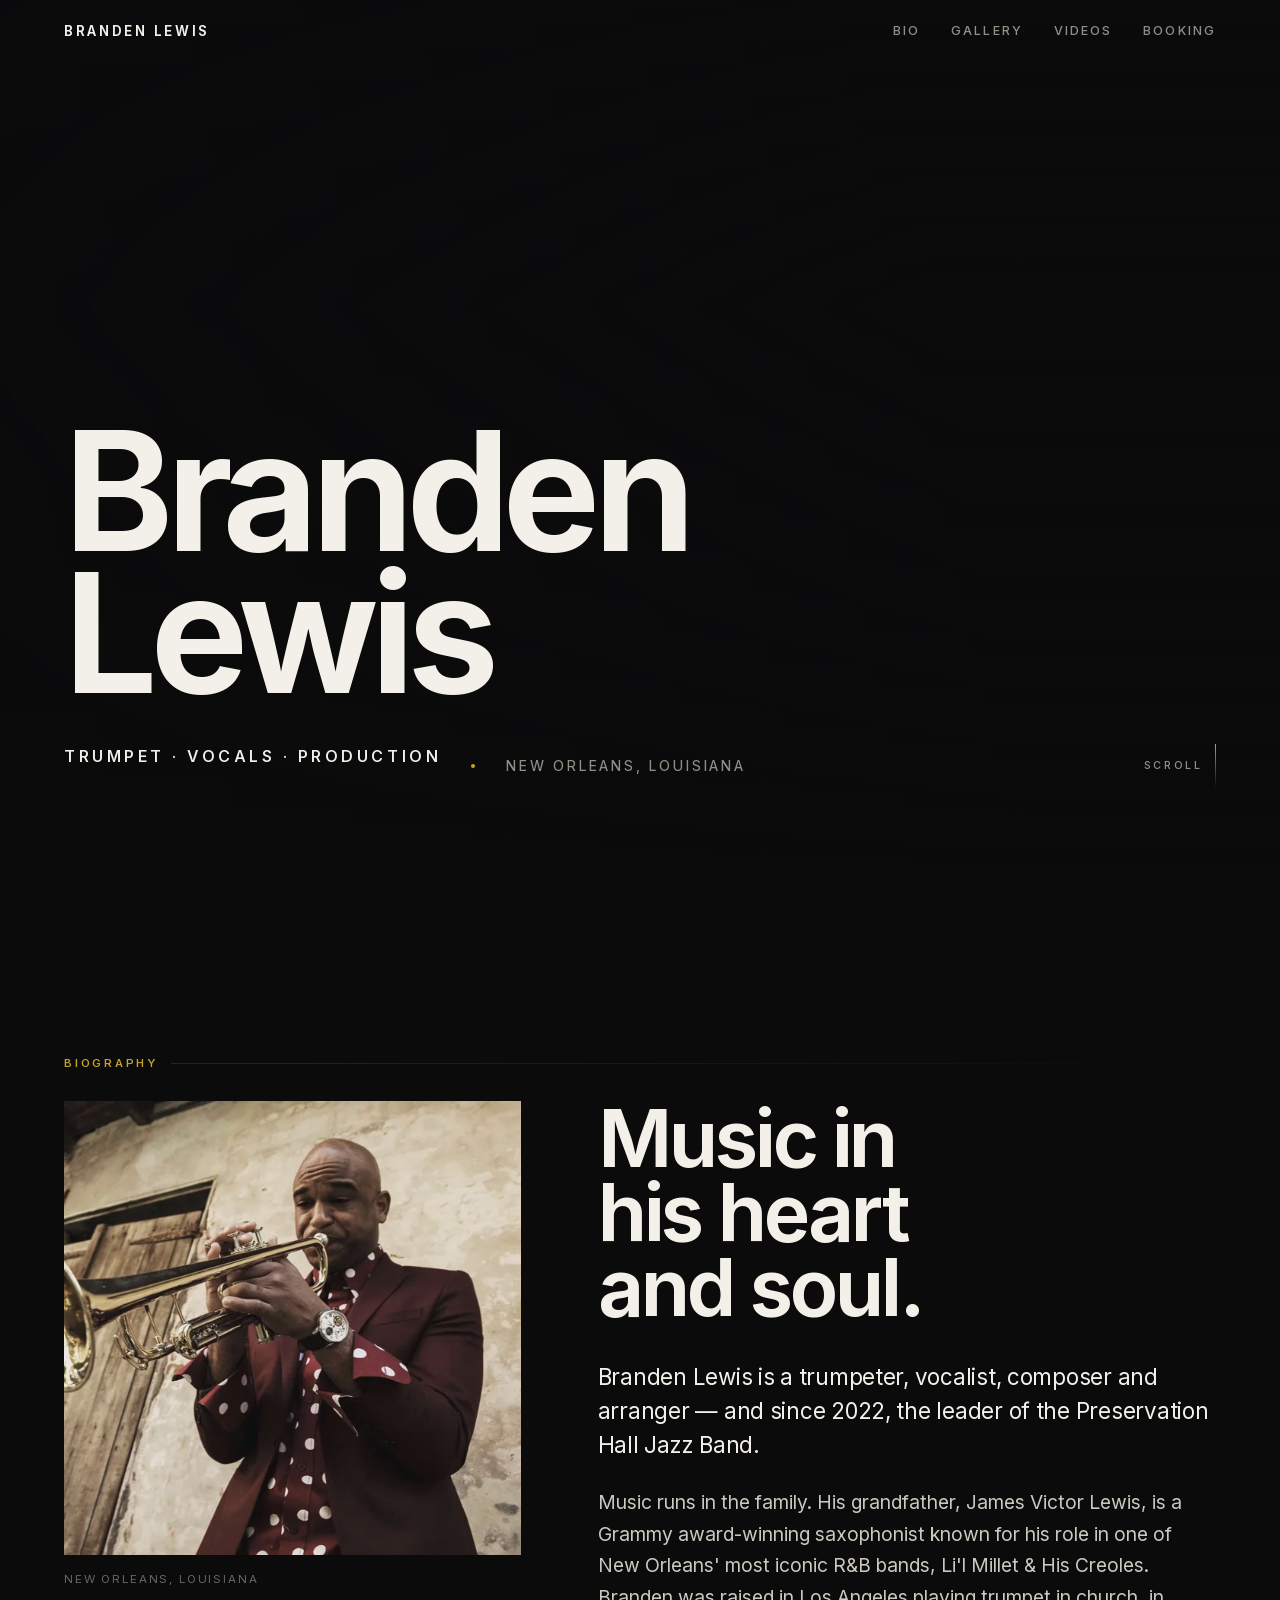
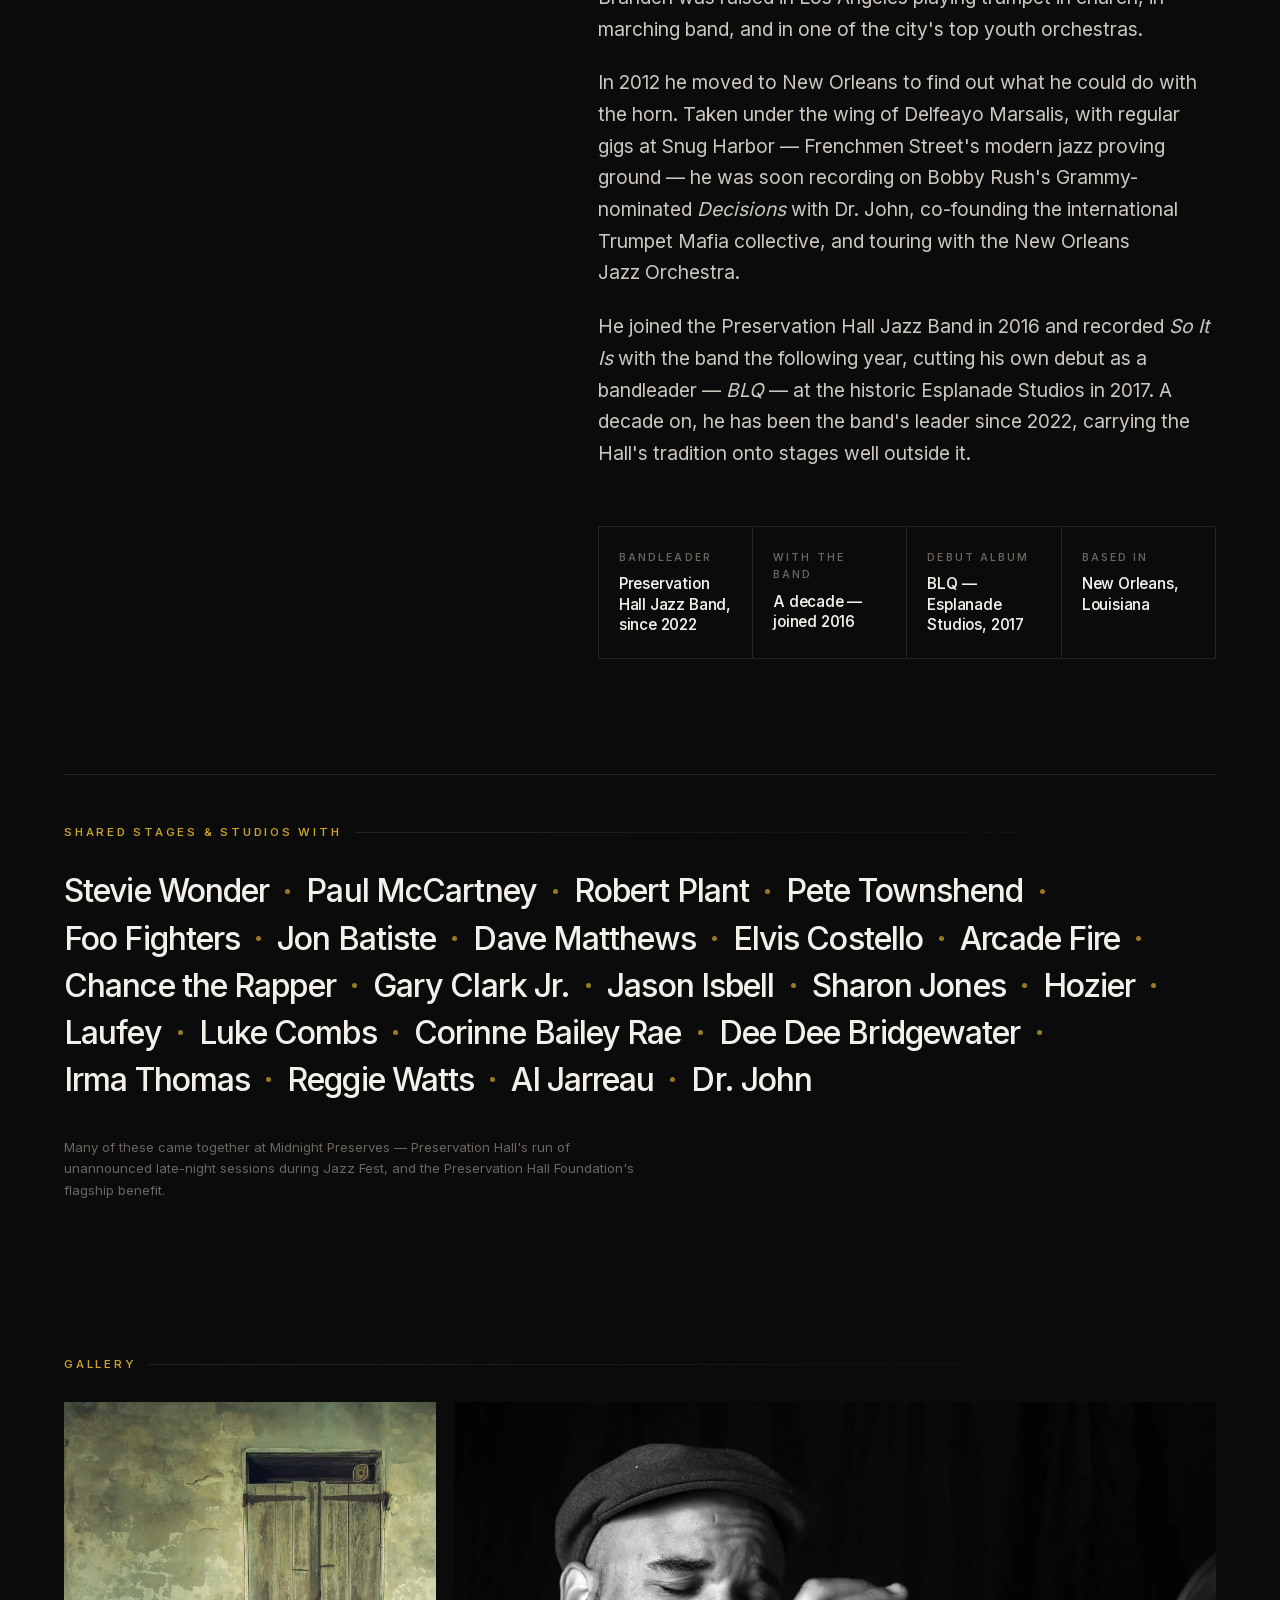
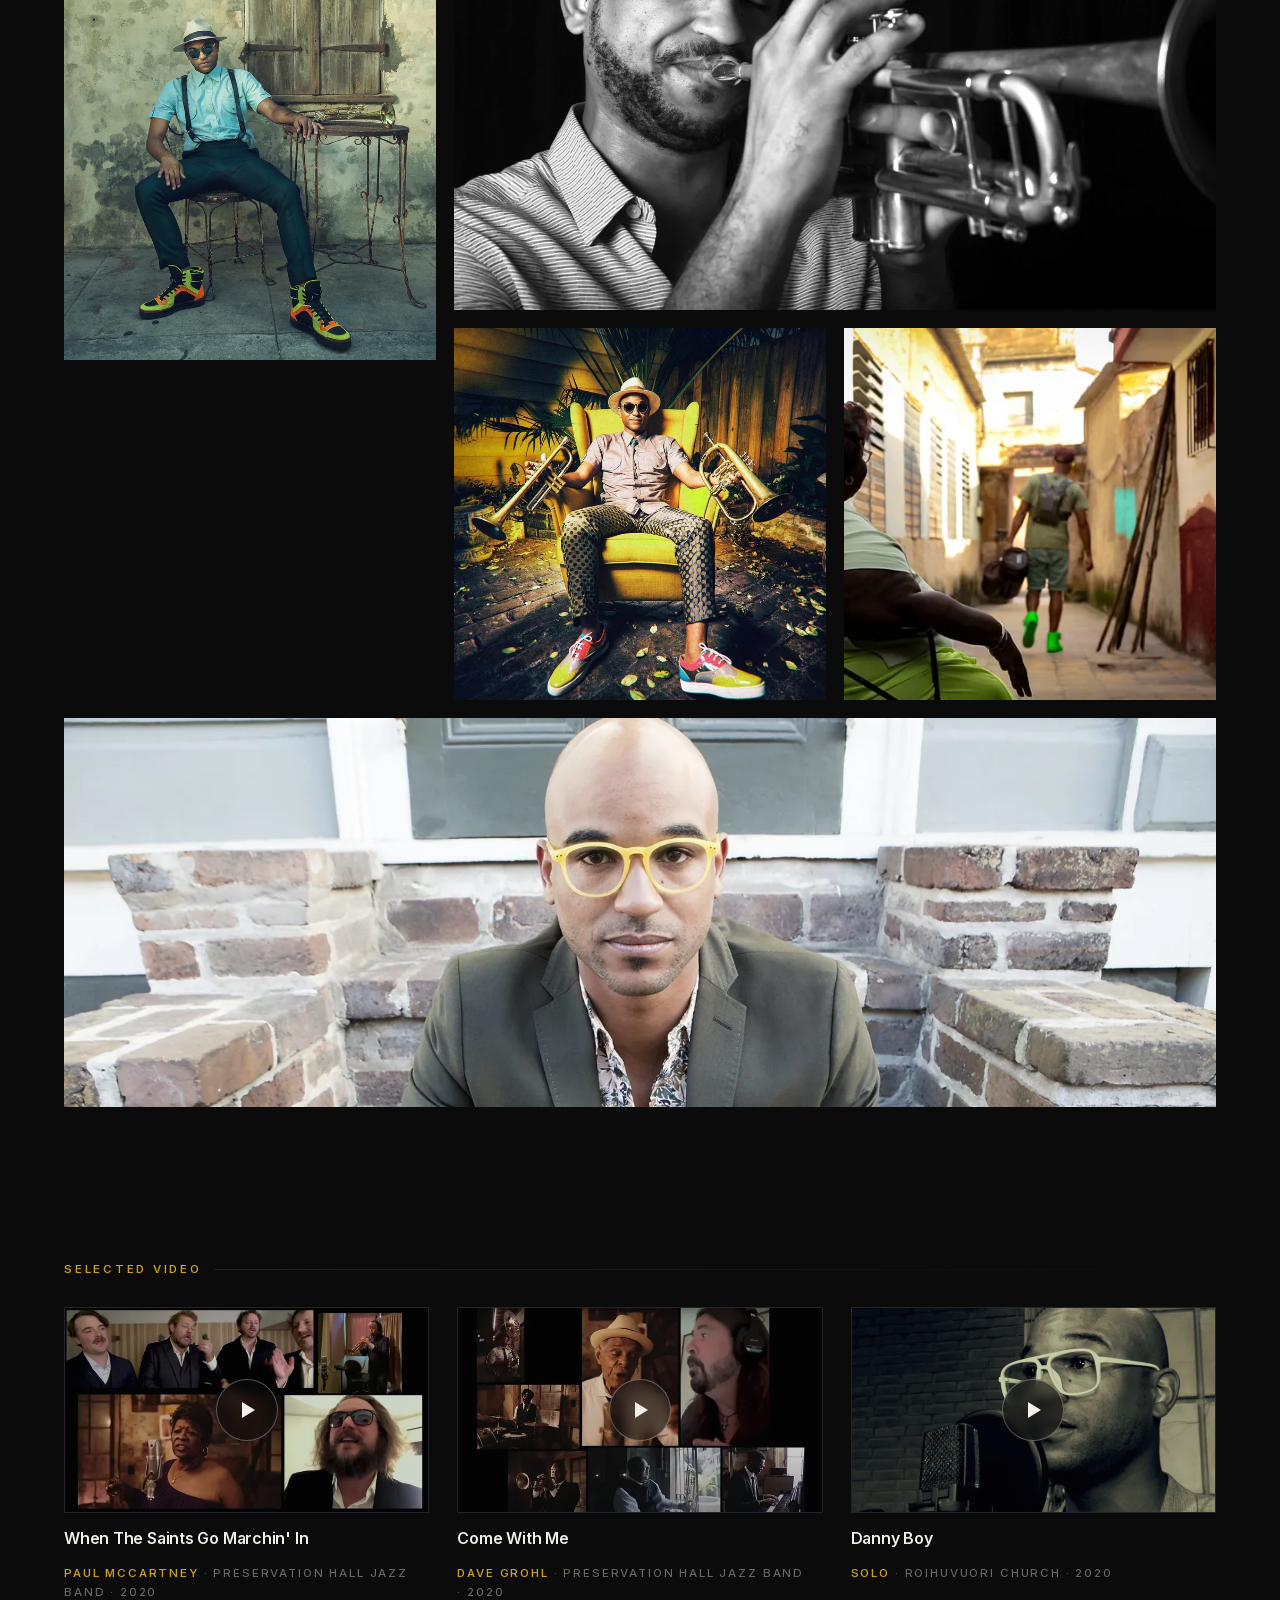
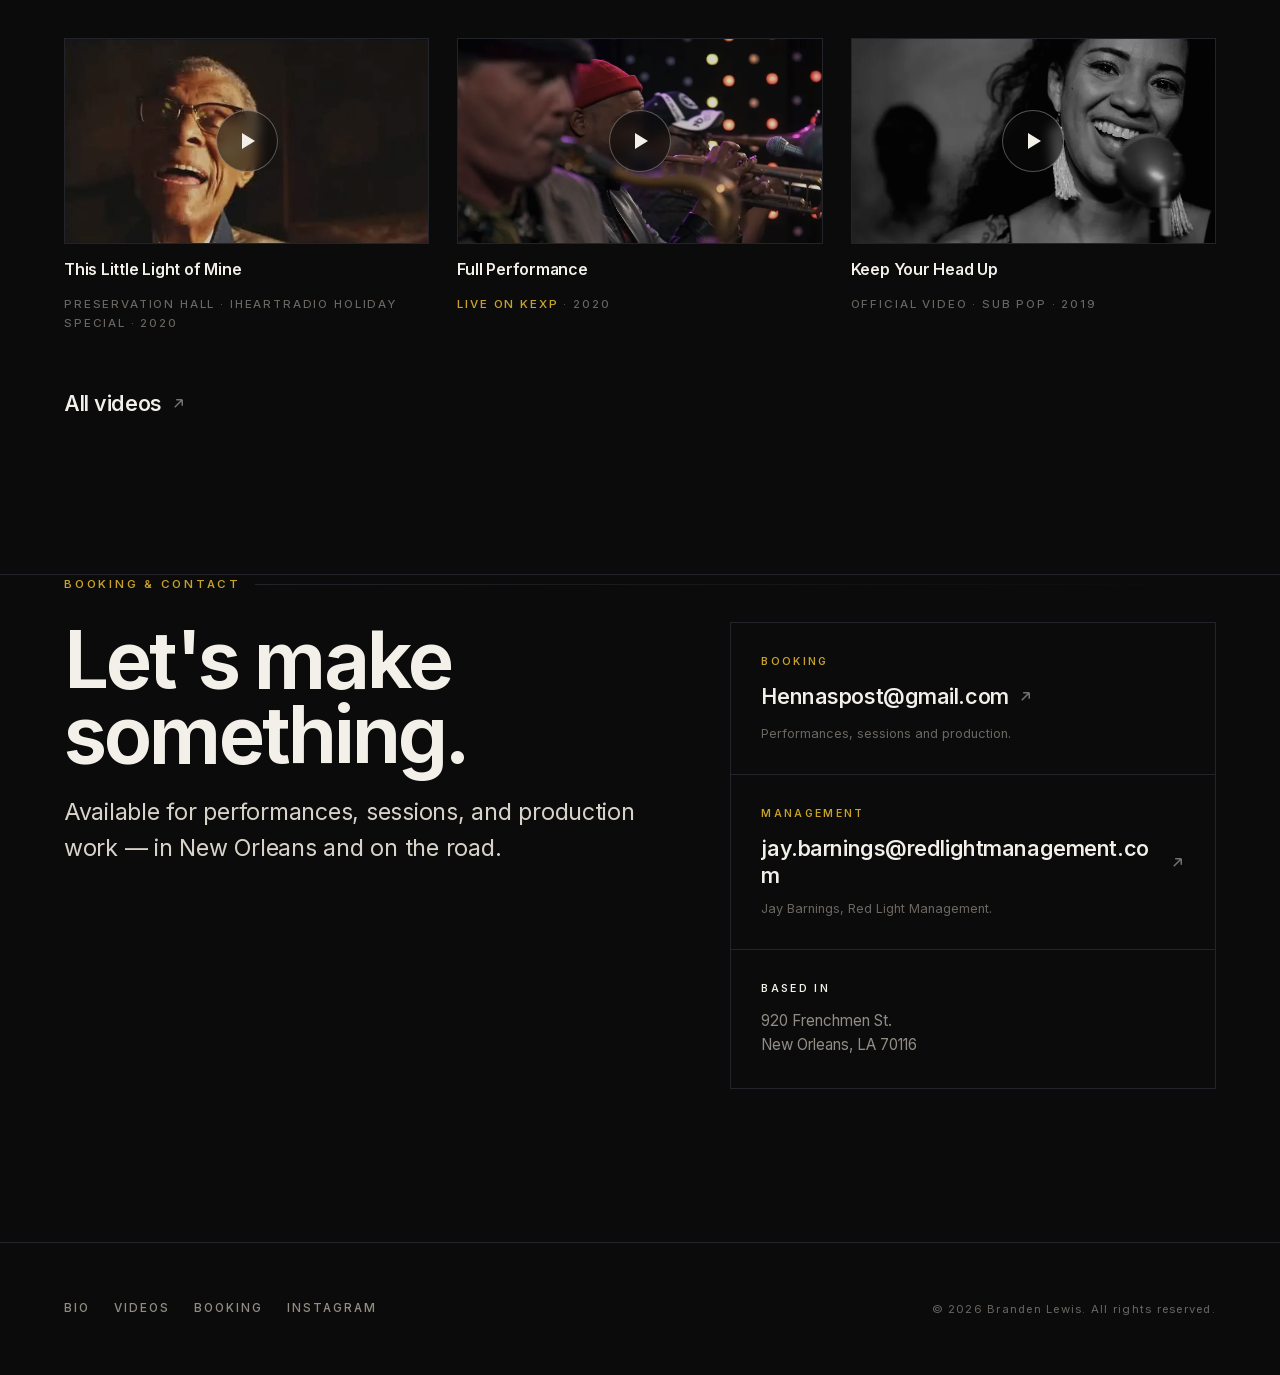
==== index.html @ 369a30ff "Rebuild brandenlewis.com as a static site Replaces Squarespace with plain HTML/CSS/JS for GitHub Pag" ====
<!doctype html>
<html lang="en">
<head>
<meta charset="utf-8">
<meta name="viewport" content="width=device-width, initial-scale=1">
<title>Branden Lewis — Trumpet · Vocals · Production | New Orleans</title>
<meta name="description" content="Branden Lewis is a New Orleans trumpeter, vocalist and producer, and the bandleader of the Preservation Hall Jazz Band. Videos, biography and booking.">
<link rel="canonical" href="https://www.brandenlewis.com/">

<meta property="og:type" content="profile">
<meta property="og:site_name" content="Branden Lewis">
<meta property="og:title" content="Branden Lewis — Trumpet · Vocals · Production">
<meta property="og:description" content="New Orleans trumpeter, vocalist and producer. Bandleader of the Preservation Hall Jazz Band.">
<meta property="og:url" content="https://www.brandenlewis.com/">
<meta property="og:image" content="https://www.brandenlewis.com/assets/og.jpg">
<meta property="og:image:width" content="1200">
<meta property="og:image:height" content="630">
<meta name="twitter:card" content="summary_large_image">
<meta name="theme-color" content="#0b0b0c">

<link rel="icon" href="/assets/favicon.svg" type="image/svg+xml">
<link rel="apple-touch-icon" href="/assets/apple-touch-icon.png">
<link rel="preload" href="/assets/fonts/inter-var-latin.woff2" as="font" type="font/woff2" crossorigin>
<link rel="preload" href="/assets/img/round-midnight-1440.webp" as="image" fetchpriority="high" media="(min-width: 641px)">
<link rel="preload" href="/assets/img/courtyard-1100.webp" as="image" fetchpriority="high" media="(max-width: 640px)">
<link rel="stylesheet" href="/assets/css/site.css?v=464de18e">

<script type="application/ld+json">
{
  "@context": "https://schema.org",
  "@type": "MusicGroup",
  "name": "Branden Lewis",
  "url": "https://www.brandenlewis.com/",
  "image": "https://www.brandenlewis.com/assets/og.jpg",
  "genre": ["Jazz", "New Orleans Jazz"],
  "foundingLocation": { "@type": "Place", "name": "New Orleans, Louisiana" },
  "sameAs": ["https://instagram.com/mrblewis"],
  "member": {
    "@type": "Person",
    "name": "Branden Lewis",
    "jobTitle": "Trumpeter, Vocalist, Producer",
    "memberOf": { "@type": "MusicGroup", "name": "Preservation Hall Jazz Band" }
  }
}
</script>
</head>

<body>
<a class="skip" href="#main">Skip to content</a>

<header class="masthead">
  <a class="wordmark" href="/">Branden Lewis</a>
  <nav class="nav" aria-label="Primary">
    <a href="#about">Bio</a>
    <a href="#gallery">Gallery</a>
    <a href="/videos.html">Videos</a>
    <a href="#booking">Booking</a>
  </nav>
</header>

<main id="main">

  <!-- ------------------------------------------------------------- hero -->
  <section class="hero" aria-label="Introduction">
    <div class="hero__media">
      <picture>
        <!-- Art direction: the 16:9 portrait crops to an abstract sliver on a
             phone, so narrow screens get the 2:3 courtyard frame instead. -->
        <source media="(max-width: 640px)" type="image/webp" srcset="
          /assets/img/courtyard-700.webp   700w,
          /assets/img/courtyard-1100.webp 1100w,
          /assets/img/courtyard-1600.webp 1600w" sizes="100vw">
        <source media="(max-width: 640px)" type="image/jpeg" srcset="
          /assets/img/courtyard-700.jpg   700w,
          /assets/img/courtyard-1100.jpg 1100w,
          /assets/img/courtyard-1600.jpg 1600w" sizes="100vw">
        <source type="image/webp" srcset="
          /assets/img/round-midnight-640.webp   640w,
          /assets/img/round-midnight-960.webp   960w,
          /assets/img/round-midnight-1440.webp 1440w,
          /assets/img/round-midnight-1920.webp 1920w" sizes="100vw">
        <img src="/assets/img/round-midnight-1920.jpg" srcset="
          /assets/img/round-midnight-640.jpg   640w,
          /assets/img/round-midnight-960.jpg   960w,
          /assets/img/round-midnight-1440.jpg 1440w,
          /assets/img/round-midnight-1920.jpg 1920w" sizes="100vw"
          width="1920" height="1080" fetchpriority="high" decoding="async"
          alt="Branden Lewis, portrait.">
      </picture>
    </div>

    <div class="hero__inner">
      <h1 class="hero__name"><span>Branden</span><span>Lewis</span></h1>
      <div class="hero__meta">
        <p class="hero__role">Trumpet · Vocals · Production</p>
        <i class="hero__dot" aria-hidden="true"></i>
        <p class="hero__place">New Orleans, Louisiana</p>
      </div>
    </div>

    <a class="hero__scroll" href="#about"><span>Scroll</span><i aria-hidden="true"></i></a>
  </section>

  <!-- -------------------------------------------------------------- bio -->
  <section class="band" id="about">
    <div class="shell">
      <p class="eyebrow reveal">Biography</p>

      <div class="bio__grid">
        <figure class="bio__figure reveal">
          <picture>
            <source type="image/webp" srcset="
              /assets/img/portrait-brass-600.webp   600w,
              /assets/img/portrait-brass-900.webp   900w,
              /assets/img/portrait-brass-1182.webp 1182w"
              sizes="(min-width: 900px) 38vw, 100vw">
            <img src="/assets/img/portrait-brass-900.jpg" srcset="
              /assets/img/portrait-brass-600.jpg   600w,
              /assets/img/portrait-brass-900.jpg   900w,
              /assets/img/portrait-brass-1182.jpg 1182w"
              sizes="(min-width: 900px) 38vw, 100vw"
              width="1182" height="1176" loading="lazy" decoding="async"
              alt="Branden Lewis playing trumpet in a burgundy suit and polka-dot shirt against a weathered wall.">
          </picture>
          <figcaption class="bio__cap">New Orleans, Louisiana</figcaption>
        </figure>

        <div class="bio__body">
          <h2 class="reveal">Music in his heart<br>and soul.</h2>

          <div class="reveal" data-delay="1">
            <p>Branden Lewis is a trumpeter, vocalist, composer and arranger — and since 2022,
              the leader of the Preservation Hall Jazz Band.</p>

            <p>Music runs in the family. His grandfather, James Victor Lewis, is a Grammy
              award-winning saxophonist known for his role in one of New Orleans' most iconic
              R&amp;B bands, Li'l Millet &amp; His Creoles. Branden was raised in Los Angeles
              playing trumpet in church, in marching band, and in one of the city's top youth
              orchestras.</p>

            <p>In 2012 he moved to New Orleans to find out what he could do with the horn. Taken
              under the wing of Delfeayo Marsalis, with regular gigs at Snug Harbor — Frenchmen
              Street's modern jazz proving ground — he was soon recording on Bobby Rush's
              Grammy-nominated <em>Decisions</em> with Dr. John, co-founding the international
              Trumpet Mafia collective, and touring with the New Orleans Jazz Orchestra.</p>

            <p>He joined the Preservation Hall Jazz Band in 2016 and recorded <em>So It Is</em>
              with the band the following year, cutting his own debut as a bandleader —
              <em>BLQ</em> — at the historic Esplanade Studios in 2017. A decade on, he has been
              the band's leader since 2022, carrying the Hall's tradition onto stages well
              outside it.</p>
          </div>

          <dl class="facts reveal" data-delay="2">
            <div><dt>Bandleader</dt><dd>Preservation Hall Jazz Band, since 2022</dd></div>
            <div><dt>With the band</dt><dd>A decade — joined 2016</dd></div>
            <div><dt>Debut album</dt><dd>BLQ — Esplanade Studios, 2017</dd></div>
            <div><dt>Based in</dt><dd>New Orleans, Louisiana</dd></div>
          </dl>
        </div>
      </div>

      <div class="credits">
        <p class="eyebrow reveal">Shared stages &amp; studios with</p>
        <ul class="credits__list reveal" data-delay="1">
          <li>Stevie Wonder</li>
          <li>Paul McCartney</li>
          <li>Robert Plant</li>
          <li>Pete Townshend</li>
          <li>Foo Fighters</li>
          <li>Jon Batiste</li>
          <li>Dave Matthews</li>
          <li>Elvis Costello</li>
          <li>Arcade Fire</li>
          <li>Chance the Rapper</li>
          <li>Gary Clark Jr.</li>
          <li>Jason Isbell</li>
          <li>Sharon Jones</li>
          <li>Hozier</li>
          <li>Laufey</li>
          <li>Luke Combs</li>
          <li>Corinne Bailey Rae</li>
          <li>Dee Dee Bridgewater</li>
          <li>Irma Thomas</li>
          <li>Reggie Watts</li>
          <li>Al Jarreau</li>
          <li>Dr. John</li>
        </ul>
        <p class="credits__note reveal">Many of these came together at Midnight Preserves —
          Preservation Hall's run of unannounced late-night sessions during Jazz Fest, and the
          Preservation Hall Foundation's flagship benefit.</p>
      </div>
    </div>
  </section>

  <!-- ---------------------------------------------------------- gallery -->
  <section class="band" id="gallery">
    <div class="shell">
      <p class="eyebrow reveal">Gallery</p>

      <div class="gallery">
        <button class="shot shot--tall reveal" type="button"
                data-full="/assets/img/courtyard-1600.jpg"
                aria-label="View larger: Branden Lewis seated in a French Quarter courtyard">
          <picture>
            <source type="image/webp" srcset="
              /assets/img/courtyard-700.webp   700w,
              /assets/img/courtyard-1100.webp 1100w,
              /assets/img/courtyard-1600.webp 1600w"
              sizes="(min-width: 780px) 33vw, 50vw">
            <img src="/assets/img/courtyard-1100.jpg" srcset="
              /assets/img/courtyard-700.jpg   700w,
              /assets/img/courtyard-1100.jpg 1100w,
              /assets/img/courtyard-1600.jpg 1600w"
              sizes="(min-width: 780px) 33vw, 50vw"
              width="1600" height="2397" loading="lazy" decoding="async"
              alt="Branden Lewis in a straw hat and sunglasses, seated beside a trumpet on an iron table against a weathered stucco wall.">
          </picture>
        </button>

        <button class="shot shot--wide reveal" data-delay="1" type="button"
                data-full="/assets/img/horn-bw-1800.jpg"
                aria-label="View larger: Branden Lewis playing trumpet, black and white">
          <picture>
            <source type="image/webp" srcset="
              /assets/img/horn-bw-800.webp   800w,
              /assets/img/horn-bw-1200.webp 1200w,
              /assets/img/horn-bw-1800.webp 1800w"
              sizes="(min-width: 780px) 66vw, 100vw">
            <img src="/assets/img/horn-bw-1200.jpg" srcset="
              /assets/img/horn-bw-800.jpg   800w,
              /assets/img/horn-bw-1200.jpg 1200w,
              /assets/img/horn-bw-1800.jpg 1800w"
              sizes="(min-width: 780px) 66vw, 100vw"
              width="1800" height="1200" loading="lazy" decoding="async"
              alt="Black-and-white photograph of Branden Lewis mid-phrase on trumpet, wearing a flat cap.">
          </picture>
        </button>

        <button class="shot shot--sq reveal" data-delay="2" type="button"
                data-full="/assets/img/yellow-chair-1400.jpg"
                aria-label="View larger: Branden Lewis seated in a yellow armchair holding two horns">
          <picture>
            <source type="image/webp" srcset="
              /assets/img/yellow-chair-700.webp   700w,
              /assets/img/yellow-chair-1000.webp 1000w,
              /assets/img/yellow-chair-1400.webp 1400w"
              sizes="(min-width: 780px) 33vw, 50vw">
            <img src="/assets/img/yellow-chair-1000.jpg" srcset="
              /assets/img/yellow-chair-700.jpg   700w,
              /assets/img/yellow-chair-1000.jpg 1000w,
              /assets/img/yellow-chair-1400.jpg 1400w"
              sizes="(min-width: 780px) 33vw, 50vw"
              width="1400" height="1400" loading="lazy" decoding="async"
              alt="Branden Lewis seated in a yellow armchair in a courtyard, holding a trumpet in one hand and a flugelhorn in the other.">
          </picture>
        </button>

        <button class="shot shot--sq reveal" type="button"
                data-full="/assets/img/havana-1800.jpg"
                aria-label="View larger: a sunlit alleyway street scene">
          <picture>
            <source type="image/webp" srcset="
              /assets/img/havana-800.webp   800w,
              /assets/img/havana-1200.webp 1200w,
              /assets/img/havana-1800.webp 1800w"
              sizes="(min-width: 780px) 33vw, 50vw">
            <img src="/assets/img/havana-1200.jpg" srcset="
              /assets/img/havana-800.jpg   800w,
              /assets/img/havana-1200.jpg 1200w,
              /assets/img/havana-1800.jpg 1800w"
              sizes="(min-width: 780px) 33vw, 50vw"
              width="1800" height="958" loading="lazy" decoding="async"
              alt="A woman seated in a narrow sunlit alleyway watching a man walk away carrying a bag.">
          </picture>
        </button>

        <button class="shot shot--band reveal" data-delay="1" type="button"
                data-full="/assets/img/steps-1500.jpg"
                aria-label="View larger: Branden Lewis seated on brick steps">
          <picture>
            <source type="image/webp" srcset="
              /assets/img/steps-750.webp   750w,
              /assets/img/steps-1100.webp 1100w,
              /assets/img/steps-1500.webp 1500w"
              sizes="100vw">
            <img src="/assets/img/steps-1100.jpg" srcset="
              /assets/img/steps-750.jpg   750w,
              /assets/img/steps-1100.jpg 1100w,
              /assets/img/steps-1500.jpg 1500w"
              sizes="100vw"
              width="1500" height="506" loading="lazy" decoding="async"
              alt="Branden Lewis in yellow-framed glasses and an olive jacket, seated on brick front steps.">
          </picture>
        </button>
      </div>
    </div>
  </section>

  <!-- ----------------------------------------------------------- videos -->
  <section class="band" id="watch">
    <div class="shell">
      <p class="eyebrow reveal">Selected video</p>

      <div class="vgrid">
        <article class="vcard reveal">
          <a class="facade" href="https://www.youtube.com/watch?v=NNgEiaASdSU" data-yt="NNgEiaASdSU"
             data-title="When The Saints Go Marchin' In — Paul McCartney, Preservation Hall Jazz Band and friends">
            <picture>
              <source type="image/webp" srcset="/assets/img/yt/NNgEiaASdSU.webp">
              <img src="/assets/img/yt/NNgEiaASdSU.jpg" width="720" height="405" loading="lazy" decoding="async" alt="">
            </picture>
            <span class="facade__play" aria-hidden="true"><span></span></span>
          </a>
          <h3 class="vcard__title">When The Saints Go Marchin' In</h3>
          <p class="vcard__meta"><b>Paul McCartney</b> · Preservation Hall Jazz Band · 2020</p>
        </article>

        <article class="vcard reveal" data-delay="1">
          <a class="facade" href="https://www.youtube.com/watch?v=KWFYTe5CQb0" data-yt="KWFYTe5CQb0"
             data-title="Come With Me — Dave Grohl and the Preservation Hall Jazz Band">
            <picture>
              <source type="image/webp" srcset="/assets/img/yt/KWFYTe5CQb0.webp">
              <img src="/assets/img/yt/KWFYTe5CQb0.jpg" width="720" height="405" loading="lazy" decoding="async" alt="">
            </picture>
            <span class="facade__play" aria-hidden="true"><span></span></span>
          </a>
          <h3 class="vcard__title">Come With Me</h3>
          <p class="vcard__meta"><b>Dave Grohl</b> · Preservation Hall Jazz Band · 2020</p>
        </article>

        <article class="vcard reveal" data-delay="2">
          <a class="facade" href="https://www.youtube.com/watch?v=HFgpJjOsfes" data-yt="HFgpJjOsfes"
             data-title="Branden Lewis — Danny Boy at Roihuvuori Church">
            <picture>
              <source type="image/webp" srcset="/assets/img/yt/HFgpJjOsfes.webp">
              <img src="/assets/img/yt/HFgpJjOsfes.jpg" width="720" height="405" loading="lazy" decoding="async" alt="">
            </picture>
            <span class="facade__play" aria-hidden="true"><span></span></span>
          </a>
          <h3 class="vcard__title">Danny Boy</h3>
          <p class="vcard__meta"><b>Solo</b> · Roihuvuori Church · 2020</p>
        </article>

        <article class="vcard reveal">
          <a class="facade" href="https://www.youtube.com/watch?v=3NitvshN47o" data-yt="3NitvshN47o"
             data-title="This Little Light of Mine — Preservation Hall Jazz Band">
            <picture>
              <source type="image/webp" srcset="/assets/img/yt/3NitvshN47o.webp">
              <img src="/assets/img/yt/3NitvshN47o.jpg" width="720" height="405" loading="lazy" decoding="async" alt="">
            </picture>
            <span class="facade__play" aria-hidden="true"><span></span></span>
          </a>
          <h3 class="vcard__title">This Little Light of Mine</h3>
          <p class="vcard__meta">Preservation Hall · iHeartRadio Holiday Special · 2020</p>
        </article>

        <article class="vcard reveal" data-delay="1">
          <a class="facade" href="https://www.youtube.com/watch?v=qoPxTShCUCE" data-yt="qoPxTShCUCE"
             data-title="Preservation Hall Jazz Band — Full Performance, Live on KEXP">
            <picture>
              <source type="image/webp" srcset="/assets/img/yt/qoPxTShCUCE.webp">
              <img src="/assets/img/yt/qoPxTShCUCE.jpg" width="720" height="405" loading="lazy" decoding="async" alt="">
            </picture>
            <span class="facade__play" aria-hidden="true"><span></span></span>
          </a>
          <h3 class="vcard__title">Full Performance</h3>
          <p class="vcard__meta"><b>Live on KEXP</b> · 2020</p>
        </article>

        <article class="vcard reveal" data-delay="2">
          <a class="facade" href="https://www.youtube.com/watch?v=PdUHN_Z6bas" data-yt="PdUHN_Z6bas"
             data-title="Preservation Hall Jazz Band — Keep Your Head Up (Official Video)">
            <picture>
              <source type="image/webp" srcset="/assets/img/yt/PdUHN_Z6bas.webp">
              <img src="/assets/img/yt/PdUHN_Z6bas.jpg" width="720" height="405" loading="lazy" decoding="async" alt="">
            </picture>
            <span class="facade__play" aria-hidden="true"><span></span></span>
          </a>
          <h3 class="vcard__title">Keep Your Head Up</h3>
          <p class="vcard__meta">Official video · Sub Pop · 2019</p>
        </article>
      </div>

      <p class="reveal" style="margin-top:clamp(2.5rem,5vw,3.5rem)">
        <a class="contact__link" href="/videos.html">
          All videos
          <svg viewBox="0 0 16 16" fill="none" stroke="currentColor" stroke-width="1.6" aria-hidden="true">
            <path d="M4 12L12 4M12 4H5.5M12 4v6.5"/>
          </svg>
        </a>
      </p>
    </div>
  </section>

  <!-- ---------------------------------------------------------- booking -->
  <section class="band booking" id="booking">
    <div class="shell">
      <p class="eyebrow reveal">Booking &amp; contact</p>

      <div class="booking__grid">
        <div>
          <h2 class="reveal">Let's make<br>something.</h2>
          <p class="lede reveal" data-delay="1" style="margin-top:1.5rem;max-width:46ch">
            Available for performances, sessions, and production work — in New Orleans and on the road.
          </p>
        </div>

        <div class="contacts reveal" data-delay="1">
          <div>
            <p class="contact__label">Booking</p>
            <a class="contact__link" href="mailto:Hennaspost@gmail.com?subject=Booking%20inquiry%20%E2%80%94%20Branden%20Lewis">
              Hennaspost@gmail.com
              <svg viewBox="0 0 16 16" fill="none" stroke="currentColor" stroke-width="1.6" aria-hidden="true">
                <path d="M4 12L12 4M12 4H5.5M12 4v6.5"/>
              </svg>
            </a>
            <p class="contact__note">Performances, sessions and production.</p>
          </div>

          <div>
            <p class="contact__label">Management</p>
            <a class="contact__link" href="mailto:jay.barnings@redlightmanagement.com?subject=Branden%20Lewis%20%E2%80%94%20inquiry">
              jay.barnings@redlightmanagement.com
              <svg viewBox="0 0 16 16" fill="none" stroke="currentColor" stroke-width="1.6" aria-hidden="true">
                <path d="M4 12L12 4M12 4H5.5M12 4v6.5"/>
              </svg>
            </a>
            <p class="contact__note">Jay Barnings, Red Light Management.</p>
          </div>

          <div class="contact__static">
            <strong>Based in</strong>
            920 Frenchmen St.<br>
            New Orleans, LA 70116
          </div>
        </div>
      </div>
    </div>
  </section>
</main>

<footer class="footer">
  <div class="shell footer__row">
    <div class="footer__links">
      <a href="#about">Bio</a>
      <a href="/videos.html">Videos</a>
      <a href="#booking">Booking</a>
      <a href="https://instagram.com/mrblewis" rel="me noopener" target="_blank">Instagram</a>
    </div>
    <p class="footer__fine">© <span id="yr">2026</span> Branden Lewis. All rights reserved.</p>
  </div>
</footer>

<dialog class="lightbox" id="lightbox" aria-label="Enlarged photograph">
  <button class="lightbox__close" type="button" aria-label="Close">✕</button>
  <img alt="">
</dialog>

<script src="/assets/js/site.js?v=ad7446df" defer></script>
<script>document.getElementById('yr').textContent = new Date().getFullYear();</script>
</body>
</html>
---- assets/css/site.css ----
@font-face {
  font-family: 'Inter';
  font-style: normal;
  font-weight: 100 900;
  font-display: swap;
  src: url('../fonts/inter-var-latin.woff2') format('woff2');
  unicode-range: U+0000-00FF, U+0131, U+0152-0153, U+02BB-02BC, U+02C6, U+02DA,
    U+02DC, U+0304, U+0308, U+0329, U+2000-206F, U+2074, U+20AC, U+2122, U+2191,
    U+2193, U+2212, U+2215, U+FEFF, U+FFFD;
}

/* ---------------------------------------------------------------- tokens */
:root {
  --ink:        #0b0b0c;
  --ink-raise:  #131316;
  --ink-line:   #23232a;
  --paper:      #f3f0ea;
  --muted:      #918c84;
  --muted-dim:  #6b6660;
  --brass:      #c9a227;
  --brass-lift: #e5c558;

  --shell: 1320px;
  --gut: clamp(1.25rem, 5vw, 4.5rem);

  --step-hero: clamp(3.25rem, 13vw, 11rem);
  --step-xl:   clamp(2.25rem, 6.2vw, 5rem);
  --step-lg:   clamp(1.6rem, 3.2vw, 2.6rem);
  --step-md:   clamp(1.05rem, 1.5vw, 1.3rem);
  --step-sm:   0.9rem;
  --step-eyebrow: 0.72rem;

  --ease: cubic-bezier(0.22, 1, 0.36, 1);
  --dur: 0.7s;

  --edge: 1px solid var(--ink-line);
}

/* ---------------------------------------------------------------- reset */
*, *::before, *::after { box-sizing: border-box; }

html {
  -webkit-text-size-adjust: 100%;
  scroll-behavior: smooth;
  scroll-padding-top: 5rem;
}

body {
  margin: 0;
  background: var(--ink);
  color: var(--paper);
  font-family: 'Inter', system-ui, -apple-system, 'Segoe UI', sans-serif;
  font-size: var(--step-md);
  line-height: 1.65;
  font-synthesis-weight: none;
  -webkit-font-smoothing: antialiased;
  text-rendering: optimizeLegibility;
  overflow-x: hidden;
}

img { max-width: 100%; height: auto; display: block; }
a { color: inherit; }
button { font: inherit; color: inherit; }

h1, h2, h3 {
  margin: 0;
  font-weight: 640;
  line-height: 0.94;
  letter-spacing: -0.035em;
  text-wrap: balance;
}

p { margin: 0 0 1.15em; text-wrap: pretty; }
p:last-child { margin-bottom: 0; }

::selection { background: var(--brass); color: var(--ink); }

:focus-visible {
  outline: 2px solid var(--brass-lift);
  outline-offset: 3px;
  border-radius: 2px;
}

.skip {
  position: absolute;
  left: -9999px;
  top: 0;
  z-index: 200;
  background: var(--brass);
  color: var(--ink);
  padding: 0.75rem 1.25rem;
  font-weight: 620;
}
.skip:focus { left: 0; }

.vh {
  position: absolute; width: 1px; height: 1px;
  margin: -1px; padding: 0; overflow: hidden;
  clip: rect(0 0 0 0); white-space: nowrap; border: 0;
}

/* ---------------------------------------------------------------- layout */
.shell {
  width: 100%;
  max-width: var(--shell);
  margin-inline: auto;
  padding-inline: var(--gut);
}

section { position: relative; }

.band { padding-block: clamp(5rem, 12vw, 10rem); }
.band + .band { padding-top: 0; }

.eyebrow {
  display: flex;
  align-items: center;
  gap: 0.85rem;
  margin: 0 0 1.75rem;
  font-size: var(--step-eyebrow);
  font-weight: 560;
  letter-spacing: 0.24em;
  text-transform: uppercase;
  color: var(--brass);
}
.eyebrow::after {
  content: '';
  flex: 1;
  height: 1px;
  background: linear-gradient(90deg, var(--ink-line), transparent);
}

.lede {
  font-size: clamp(1.1rem, 1.9vw, 1.45rem);
  line-height: 1.55;
  letter-spacing: -0.011em;
  color: #d8d3ca;
}

/* ---------------------------------------------------------------- header */
/* Always present, never slides. Transparent over the hero, then quietly
   picks up a background once the page scrolls under it. */
.masthead {
  position: fixed;
  inset: 0 0 auto 0;
  z-index: 90;
  display: flex;
  align-items: center;
  justify-content: space-between;
  gap: 1rem;
  padding: 1.05rem var(--gut);
  background: transparent;
  border-bottom: 1px solid transparent;
  transition: background-color 0.4s var(--ease), border-color 0.4s var(--ease);
}
.masthead.is-stuck {
  background: rgba(11, 11, 12, 0.86);
  backdrop-filter: saturate(160%) blur(14px);
  -webkit-backdrop-filter: saturate(160%) blur(14px);
  border-bottom-color: var(--ink-line);
}

.wordmark {
  font-size: 0.84rem;
  font-weight: 640;
  letter-spacing: 0.2em;
  text-transform: uppercase;
  text-decoration: none;
  white-space: nowrap;
}

.nav { display: flex; align-items: center; gap: clamp(1rem, 2.4vw, 2.25rem); }

.nav a {
  position: relative;
  font-size: 0.78rem;
  font-weight: 520;
  letter-spacing: 0.17em;
  text-transform: uppercase;
  text-decoration: none;
  color: var(--muted);
  transition: color 0.25s;
  padding-block: 0.25rem;
}
.nav a::after {
  content: '';
  position: absolute;
  left: 0; bottom: 0;
  width: 100%; height: 1px;
  background: var(--brass);
  transform: scaleX(0);
  transform-origin: right;
  transition: transform 0.35s var(--ease);
}
.nav a:hover, .nav a:focus-visible, .nav a[aria-current='page'] { color: var(--paper); }
.nav a:hover::after, .nav a:focus-visible::after, .nav a[aria-current='page']::after {
  transform: scaleX(1);
  transform-origin: left;
}

/* Wordmark + four links won't fit a phone. Drop the wordmark (the hero
   carries the name) and let the links span the full width instead. */
@media (max-width: 640px) {
  .masthead { padding-inline: 1rem; }
  .masthead .wordmark { display: none; }
  .nav { width: 100%; justify-content: space-between; gap: 0.5rem; }
  .nav a { font-size: 0.7rem; letter-spacing: 0.11em; }
}

/* ---------------------------------------------------------------- hero */
.hero {
  position: relative;
  min-height: 100svh;
  display: grid;
  align-items: end;
  overflow: hidden;
  isolation: isolate;
}

.hero__media {
  position: absolute;
  inset: 0;
  z-index: -2;
}
.hero__media img {
  width: 100%;
  height: 100%;
  object-fit: cover;
  object-position: 62% 32%;
  filter: contrast(1.06) brightness(0.88);
  transform: scale(1.06);
  animation: heroDrift 22s var(--ease) forwards;
}
@keyframes heroDrift { to { transform: scale(1); } }

.hero__media::after {
  content: '';
  position: absolute;
  inset: 0;
  background:
    linear-gradient(180deg, rgba(11,11,12,0.72) 0%, rgba(11,11,12,0.12) 34%, rgba(11,11,12,0.5) 68%, var(--ink) 100%),
    linear-gradient(78deg, rgba(11,11,12,0.86) 0%, rgba(11,11,12,0.34) 46%, transparent 72%);
}

.hero__inner {
  width: 100%;
  max-width: var(--shell);
  margin-inline: auto;
  padding: 0 var(--gut) clamp(3.5rem, 9vw, 7rem);
}

.hero__name {
  font-size: var(--step-hero);
  font-weight: 660;
  letter-spacing: -0.05em;
  line-height: 0.85;
  margin-bottom: clamp(1.5rem, 3.5vw, 2.5rem);
}
.hero__name span {
  display: block;
  opacity: 0;
  transform: translateY(0.42em);
  animation: riseIn 1.15s var(--ease) forwards;
}
.hero__name span:nth-child(2) { animation-delay: 0.11s; }

@keyframes riseIn { to { opacity: 1; transform: none; } }

.hero__meta {
  display: flex;
  flex-wrap: wrap;
  align-items: center;
  gap: 0.7rem clamp(1rem, 2.4vw, 1.9rem);
  opacity: 0;
  animation: riseIn 1.15s var(--ease) 0.3s forwards;
}

.hero__role {
  font-size: clamp(0.82rem, 1.35vw, 1rem);
  font-weight: 560;
  letter-spacing: 0.22em;
  text-transform: uppercase;
}
.hero__dot { width: 4px; height: 4px; border-radius: 50%; background: var(--brass); }
@media (max-width: 640px) {
  /* Narrow screens load the 2:3 courtyard frame (see <picture> in the markup);
     bias upward so the name doesn't sit on his face. */
  .hero__media img { object-position: 50% 22%; filter: contrast(1.04) brightness(0.94); }
  /* The angled scrim is sized off the viewport width — at phone widths it
     covers everything. Fall back to a vertical-only wash. */
  .hero__media::after {
    background: linear-gradient(180deg,
      rgba(11,11,12,0.62) 0%,
      rgba(11,11,12,0.10) 22%,
      rgba(11,11,12,0.32) 55%,
      rgba(11,11,12,0.88) 84%,
      var(--ink) 100%);
  }
  .hero__meta { flex-direction: column; align-items: flex-start; gap: 0.55rem; }
  .hero__dot { display: none; }
}
.hero__place {
  font-size: clamp(0.76rem, 1.15vw, 0.88rem);
  font-weight: 460;
  letter-spacing: 0.2em;
  text-transform: uppercase;
  color: var(--muted);
}

.hero__scroll {
  position: absolute;
  right: var(--gut);
  bottom: clamp(3.5rem, 9vw, 7rem);
  display: flex;
  align-items: center;
  gap: 0.75rem;
  font-size: 0.66rem;
  font-weight: 540;
  letter-spacing: 0.26em;
  text-transform: uppercase;
  color: var(--muted);
  text-decoration: none;
  opacity: 0;
  animation: riseIn 1s var(--ease) 0.85s forwards;
}
.hero__scroll i {
  display: block;
  width: 1px; height: 44px;
  background: linear-gradient(180deg, var(--brass), transparent);
  transform-origin: top;
  animation: scrollPulse 2.4s ease-in-out infinite;
}
@keyframes scrollPulse {
  0%, 100% { transform: scaleY(0.4); opacity: 0.45; }
  50%      { transform: scaleY(1);   opacity: 1; }
}
@media (max-width: 860px) { .hero__scroll { display: none; } }

/* ---------------------------------------------------------------- bio */
.bio__grid {
  display: grid;
  gap: clamp(2.5rem, 6vw, 5rem);
  grid-template-columns: 1fr;
  align-items: start;
}
@media (min-width: 900px) {
  .bio__grid { grid-template-columns: 0.85fr 1.15fr; }
  .bio__figure { position: sticky; top: 6.5rem; }
}

.bio__figure { margin: 0; }
.bio__figure img {
  width: 100%;
  aspect-ratio: 1005 / 1000;
  object-fit: cover;
  filter: saturate(0.92);
}
.bio__cap {
  margin-top: 0.9rem;
  font-size: 0.72rem;
  letter-spacing: 0.16em;
  text-transform: uppercase;
  color: var(--muted-dim);
}

.bio__body { max-width: 62ch; }
.bio__body h2 {
  font-size: var(--step-xl);
  margin-bottom: clamp(1.5rem, 3vw, 2.25rem);
}
.bio__body p { color: #cdc8bf; }
.bio__body p:first-of-type {
  font-size: clamp(1.1rem, 1.75vw, 1.4rem);
  line-height: 1.5;
  letter-spacing: -0.012em;
  color: var(--paper);
}

.facts {
  display: grid;
  grid-template-columns: repeat(auto-fit, minmax(140px, 1fr));
  gap: 1px;
  margin-top: clamp(2.5rem, 5vw, 3.5rem);
  background: var(--ink-line);
  border: var(--edge);
}
.facts div { background: var(--ink); padding: 1.4rem 1.25rem; }
.facts dt {
  font-size: 0.66rem;
  font-weight: 540;
  letter-spacing: 0.2em;
  text-transform: uppercase;
  color: var(--muted-dim);
  margin-bottom: 0.5rem;
}
.facts dd {
  margin: 0;
  font-size: 0.95rem;
  font-weight: 540;
  letter-spacing: -0.012em;
  line-height: 1.35;
}

/* ---------------------------------------------------------------- credits */
.credits {
  margin-top: clamp(3.5rem, 8vw, 6rem);
  padding-top: clamp(2rem, 4vw, 3rem);
  border-top: var(--edge);
}
.credits__list {
  display: flex;
  flex-wrap: wrap;
  align-items: baseline;
  gap: 0.15em 0;
  margin: 0;
  padding: 0;
  list-style: none;
  font-size: clamp(1.15rem, 2.7vw, 2rem);
  font-weight: 520;
  letter-spacing: -0.028em;
  line-height: 1.32;
}
.credits__list li { display: inline-flex; align-items: baseline; }
.credits__list li:not(:last-child)::after {
  content: '';
  align-self: center;
  width: 5px;
  height: 5px;
  margin-inline: clamp(0.55rem, 1.3vw, 1rem);
  border-radius: 50%;
  background: var(--brass);
  opacity: 0.75;
}
.credits__note {
  margin-top: clamp(1.5rem, 3vw, 2.25rem);
  font-size: 0.82rem;
  color: var(--muted-dim);
  max-width: 64ch;
}

/* ---------------------------------------------------------------- gallery */
.gallery {
  display: grid;
  gap: clamp(0.6rem, 1.4vw, 1.15rem);
  grid-template-columns: repeat(2, 1fr);
}
@media (min-width: 780px) { .gallery { grid-template-columns: repeat(6, 1fr); } }

.shot {
  position: relative;
  margin: 0;
  overflow: hidden;
  background: var(--ink-raise);
  cursor: zoom-in;
  border: 0;
  padding: 0;
  display: block;
  width: 100%;
}
.shot img {
  width: 100%; height: 100%;
  object-fit: cover;
  transition: transform 0.9s var(--ease), filter 0.6s;
  filter: saturate(0.96);
}
.shot:hover img, .shot:focus-visible img { transform: scale(1.045); filter: saturate(1.05); }

.shot::after {
  content: '';
  position: absolute;
  inset: 0;
  background: linear-gradient(180deg, transparent 55%, rgba(11,11,12,0.55));
  opacity: 0;
  transition: opacity 0.5s;
  pointer-events: none;
}
.shot:hover::after, .shot:focus-visible::after { opacity: 1; }

@media (min-width: 780px) {
  .shot--tall  { grid-column: span 2; grid-row: span 2; aspect-ratio: 2 / 3; }
  .shot--wide  { grid-column: span 4; aspect-ratio: 3 / 2; }
  .shot--sq    { grid-column: span 2; aspect-ratio: 1; }
  .shot--band  { grid-column: span 6; aspect-ratio: 1500 / 506; }
  .shot--half  { grid-column: span 4; aspect-ratio: 1878 / 1000; }
}
@media (max-width: 779px) {
  /* Two columns: the squares pair up, everything else runs full-bleed so no
     odd-span item strands an empty cell beside it. */
  .shot { aspect-ratio: 1; }
  .shot--tall { grid-column: span 2; aspect-ratio: 4 / 5; }
  .shot--band { grid-column: span 2; aspect-ratio: 1500 / 506; }
  .shot--wide, .shot--half { grid-column: span 2; aspect-ratio: 3 / 2; }
}

/* ---------------------------------------------------------------- video */
.vgrid {
  display: grid;
  gap: clamp(1.25rem, 3vw, 2.25rem) clamp(1rem, 2.2vw, 1.75rem);
  grid-template-columns: repeat(auto-fill, minmax(min(100%, 330px), 1fr));
}

.vcard { display: flex; flex-direction: column; gap: 0.95rem; }

.facade {
  position: relative;
  width: 100%;
  aspect-ratio: 16 / 9;
  padding: 0;
  border: var(--edge);
  background: var(--ink-raise);
  overflow: hidden;
  cursor: pointer;
  display: block;
}
.facade img {
  width: 100%; height: 100%;
  object-fit: cover;
  transition: transform 0.8s var(--ease), opacity 0.5s;
  opacity: 0.82;
}
.facade:hover img, .facade:focus-visible img { transform: scale(1.05); opacity: 1; }

.facade__play {
  position: absolute;
  inset: 0;
  display: grid;
  place-items: center;
  pointer-events: none;
}
.facade__play span {
  width: clamp(48px, 5vw, 62px);
  aspect-ratio: 1;
  border-radius: 50%;
  display: grid;
  place-items: center;
  background: rgba(11, 11, 12, 0.55);
  border: 1px solid rgba(243, 240, 234, 0.32);
  backdrop-filter: blur(6px);
  -webkit-backdrop-filter: blur(6px);
  transition: background-color 0.35s, border-color 0.35s, transform 0.35s var(--ease);
}
.facade__play span::before {
  content: '';
  width: 0; height: 0;
  margin-left: 3px;
  border-left: 13px solid var(--paper);
  border-block: 8px solid transparent;
  transition: border-left-color 0.35s;
}
.facade:hover .facade__play span, .facade:focus-visible .facade__play span {
  background: var(--brass);
  border-color: var(--brass);
  transform: scale(1.06);
}
.facade:hover .facade__play span::before { border-left-color: var(--ink); }

.facade iframe {
  position: absolute;
  inset: 0;
  width: 100%; height: 100%;
  border: 0;
}

.vcard__title {
  font-size: 1rem;
  font-weight: 580;
  letter-spacing: -0.014em;
  line-height: 1.3;
}
.vcard__meta {
  font-size: 0.72rem;
  font-weight: 480;
  letter-spacing: 0.16em;
  text-transform: uppercase;
  color: var(--muted-dim);
}
.vcard__meta b { color: var(--brass); font-weight: 540; }

/* ------------------------------------------------------------- video page */
.pagehead { padding-top: clamp(7rem, 14vw, 11rem); }
.pagehead h1 {
  font-size: var(--step-xl);
  margin-bottom: 1.5rem;
}
.pagehead .lede { max-width: 54ch; }

.filters {
  display: flex;
  flex-wrap: wrap;
  gap: 0.6rem;
  margin-top: clamp(2.25rem, 4vw, 3rem);
}
.filters button {
  padding: 0.55rem 1.1rem;
  background: transparent;
  border: var(--edge);
  color: var(--muted);
  font-size: 0.71rem;
  font-weight: 540;
  letter-spacing: 0.17em;
  text-transform: uppercase;
  cursor: pointer;
  transition: color 0.28s, border-color 0.28s, background-color 0.28s;
}
.filters button:hover { color: var(--paper); border-color: var(--muted-dim); }
.filters button[aria-pressed='true'] {
  background: var(--brass);
  border-color: var(--brass);
  color: var(--ink);
}

/* ---------------------------------------------------------------- booking */
.booking { border-top: var(--edge); }

.booking__grid {
  display: grid;
  gap: clamp(2.5rem, 6vw, 4.5rem);
  grid-template-columns: 1fr;
}
@media (min-width: 900px) { .booking__grid { grid-template-columns: 1.1fr 0.9fr; } }

.booking h2 {
  font-size: var(--step-xl);
  margin-bottom: 1.5rem;
}

.contacts {
  display: grid;
  gap: 1px;
  background: var(--ink-line);
  border: var(--edge);
}
.contacts > * { background: var(--ink); padding: clamp(1.4rem, 2.6vw, 1.9rem); }

.contact__label {
  font-size: 0.66rem;
  font-weight: 560;
  letter-spacing: 0.22em;
  text-transform: uppercase;
  color: var(--brass);
  margin-bottom: 0.7rem;
}
.contact__link {
  display: inline-flex;
  align-items: center;
  gap: 0.6rem;
  font-size: clamp(1rem, 2vw, 1.35rem);
  font-weight: 560;
  letter-spacing: -0.02em;
  text-decoration: none;
  line-height: 1.25;
  word-break: break-word;
  transition: color 0.28s;
}
.contact__link:hover, .contact__link:focus-visible { color: var(--brass-lift); }
.contact__link svg {
  flex: none;
  width: 15px; height: 15px;
  opacity: 0.45;
  transition: transform 0.35s var(--ease), opacity 0.3s;
}
.contact__link:hover svg { transform: translate(3px, -3px); opacity: 1; }
.contact__note {
  margin-top: 0.55rem;
  font-size: 0.8rem;
  color: var(--muted-dim);
}

.contact__static { color: var(--muted); font-size: 0.95rem; line-height: 1.6; }
.contact__static strong {
  display: block;
  color: var(--paper);
  font-size: 0.66rem;
  font-weight: 560;
  letter-spacing: 0.22em;
  text-transform: uppercase;
  margin-bottom: 0.7rem;
}

/* ---------------------------------------------------------------- footer */
.footer {
  border-top: var(--edge);
  padding-block: clamp(2.5rem, 5vw, 3.5rem);
}
.footer__row {
  display: flex;
  flex-wrap: wrap;
  align-items: center;
  justify-content: space-between;
  gap: 1.25rem;
}
.footer__links { display: flex; flex-wrap: wrap; gap: 1.5rem; }
.footer a {
  font-size: 0.73rem;
  font-weight: 520;
  letter-spacing: 0.17em;
  text-transform: uppercase;
  text-decoration: none;
  color: var(--muted);
  transition: color 0.25s;
}
.footer a:hover, .footer a:focus-visible { color: var(--brass); }
.footer__fine {
  font-size: 0.71rem;
  letter-spacing: 0.11em;
  color: var(--muted-dim);
}

/* ---------------------------------------------------------------- lightbox */
/* A closed <dialog> must keep the UA's display:none — overriding it with a
   layout display leaves an invisible fixed box swallowing clicks page-wide. */
.lightbox {
  display: none;
  position: fixed;
  inset: 0;
  max-width: none;
  max-height: none;
  width: 100%;
  height: 100%;
  z-index: 120;
  padding: clamp(1rem, 4vw, 3rem);
  background: rgba(7, 7, 8, 0.95);
  backdrop-filter: blur(10px);
  -webkit-backdrop-filter: blur(10px);
  border: 0;
}
.lightbox[open] {
  display: grid;
  place-items: center;
  animation: fadeIn 0.3s var(--ease);
}
@keyframes fadeIn { from { opacity: 0; } }
.lightbox::backdrop { background: transparent; }
.lightbox img {
  max-width: min(100%, 1400px);
  max-height: 86svh;
  width: auto;
  object-fit: contain;
}
.lightbox__close {
  position: absolute;
  top: clamp(0.75rem, 2.5vw, 1.75rem);
  right: clamp(0.75rem, 2.5vw, 1.75rem);
  width: 44px; height: 44px;
  display: grid;
  place-items: center;
  background: transparent;
  border: var(--edge);
  color: var(--paper);
  font-size: 1.2rem;
  line-height: 1;
  cursor: pointer;
  transition: background-color 0.28s, color 0.28s, border-color 0.28s;
}
.lightbox__close:hover { background: var(--brass); border-color: var(--brass); color: var(--ink); }

/* ---------------------------------------------------------------- reveal */
.reveal {
  opacity: 0;
  transform: translateY(26px);
  transition: opacity 0.85s var(--ease), transform 0.85s var(--ease);
}
.reveal.is-in { opacity: 1; transform: none; }
.reveal[data-delay='1'] { transition-delay: 0.09s; }
.reveal[data-delay='2'] { transition-delay: 0.18s; }
.reveal[data-delay='3'] { transition-delay: 0.27s; }

/* ---------------------------------------------------------------- motion */
@media (prefers-reduced-motion: reduce) {
  html { scroll-behavior: auto; }
  *, *::before, *::after {
    animation-duration: 0.001ms !important;
    animation-iteration-count: 1 !important;
    transition-duration: 0.001ms !important;
  }
  .reveal { opacity: 1; transform: none; }
  .hero__name span, .hero__meta, .hero__scroll { opacity: 1; }
  .hero__media img { transform: none; }
}
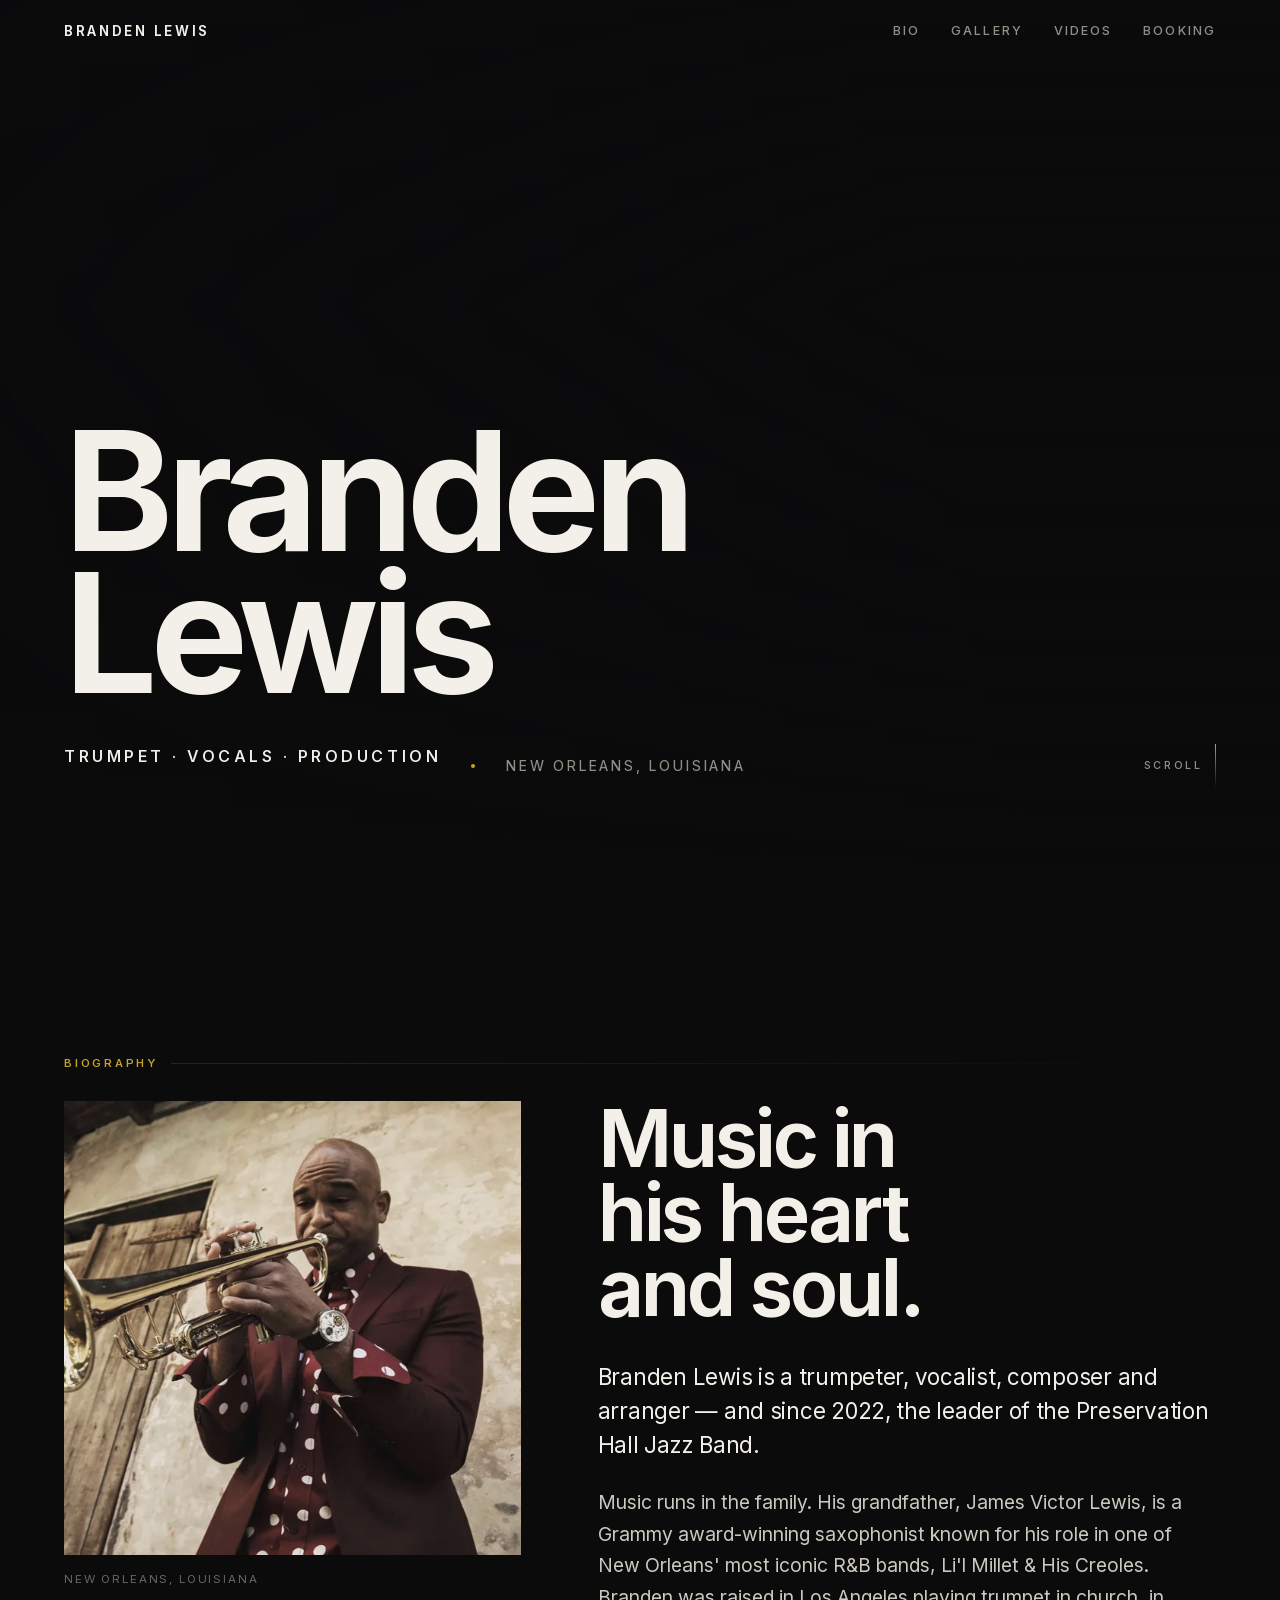
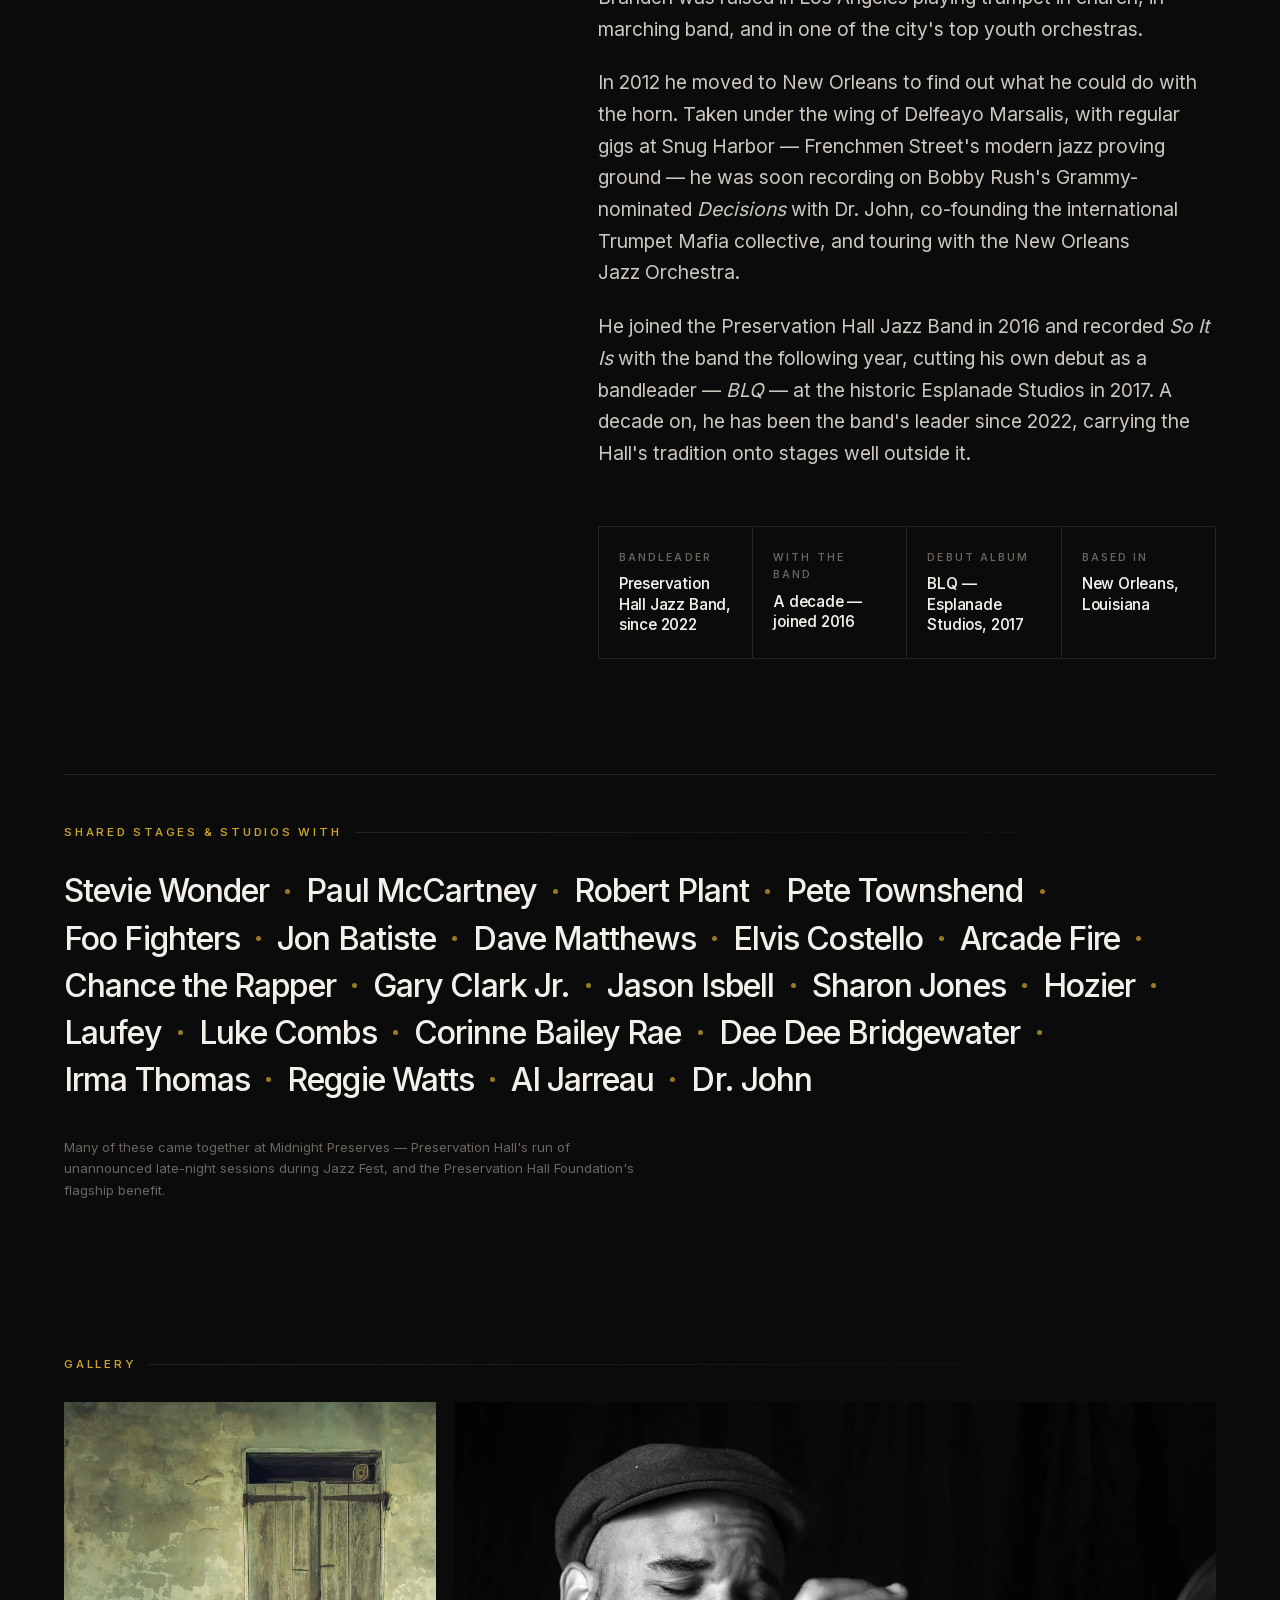
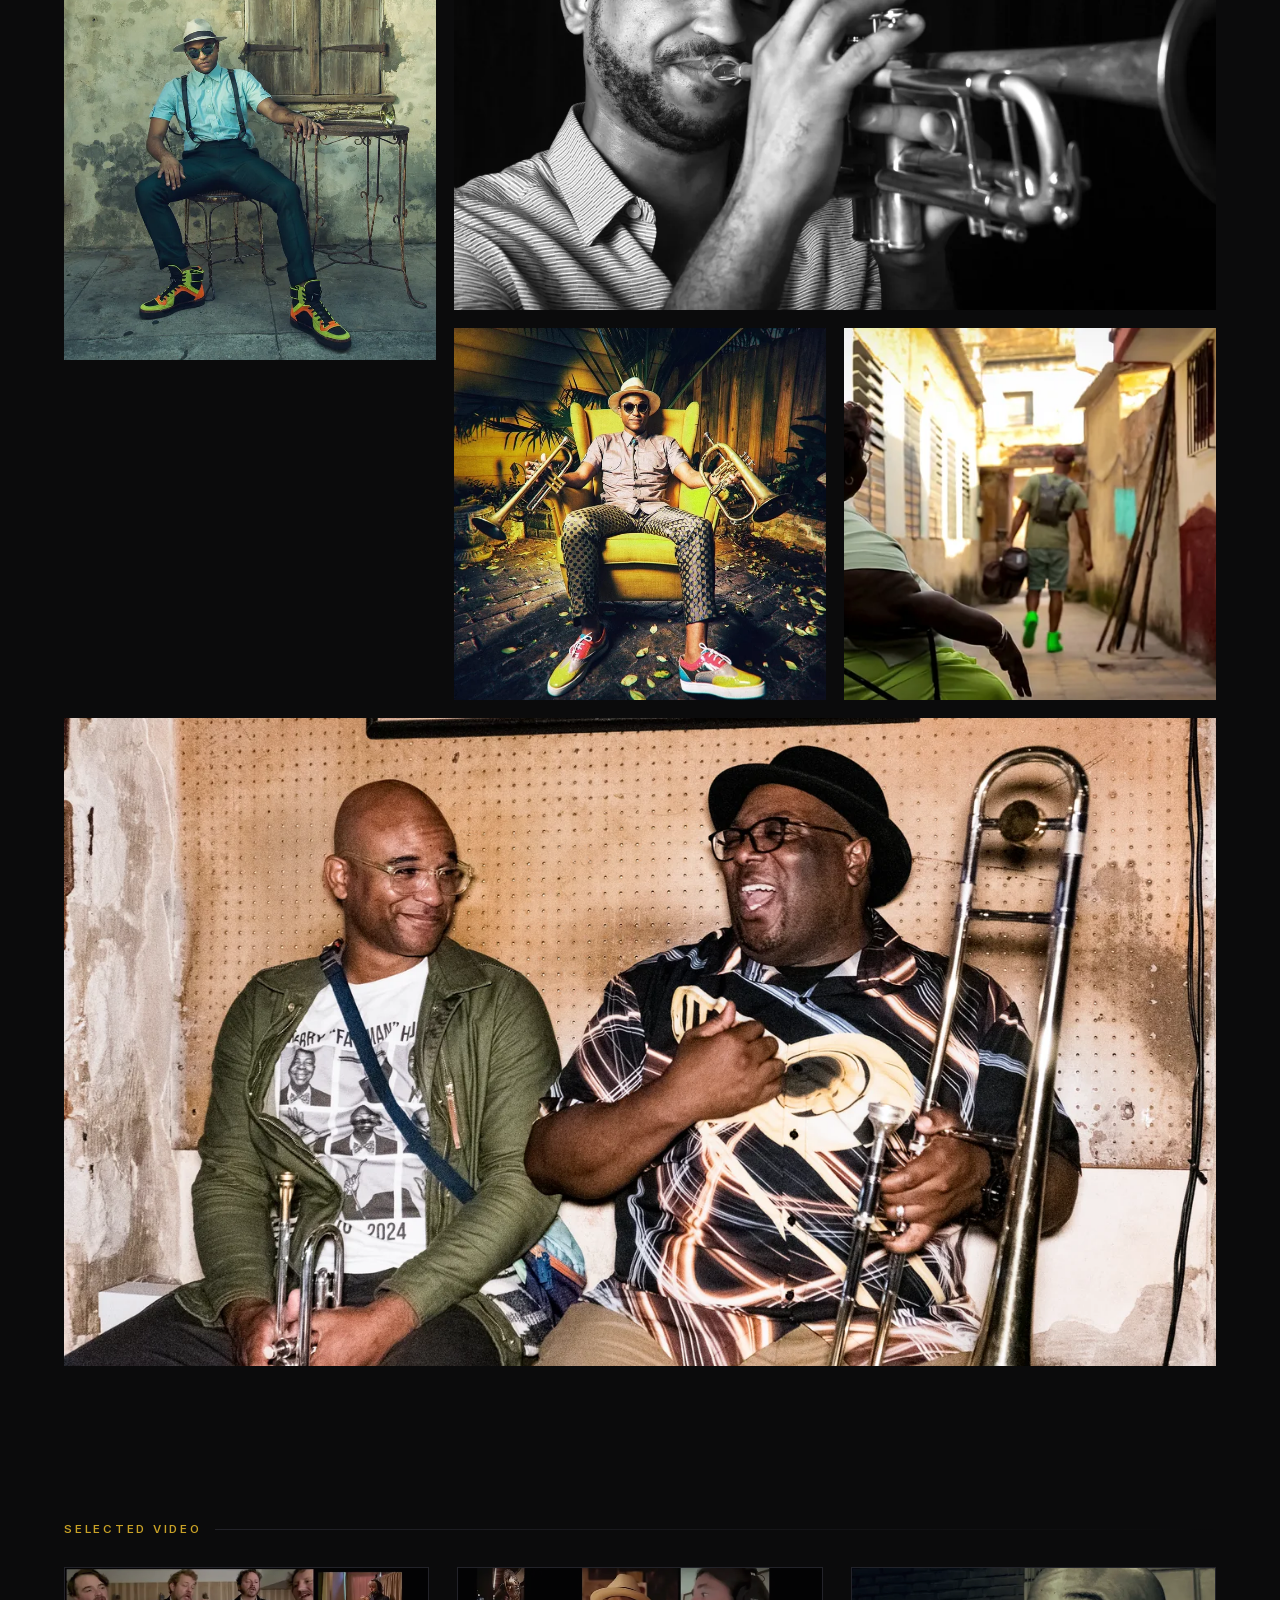
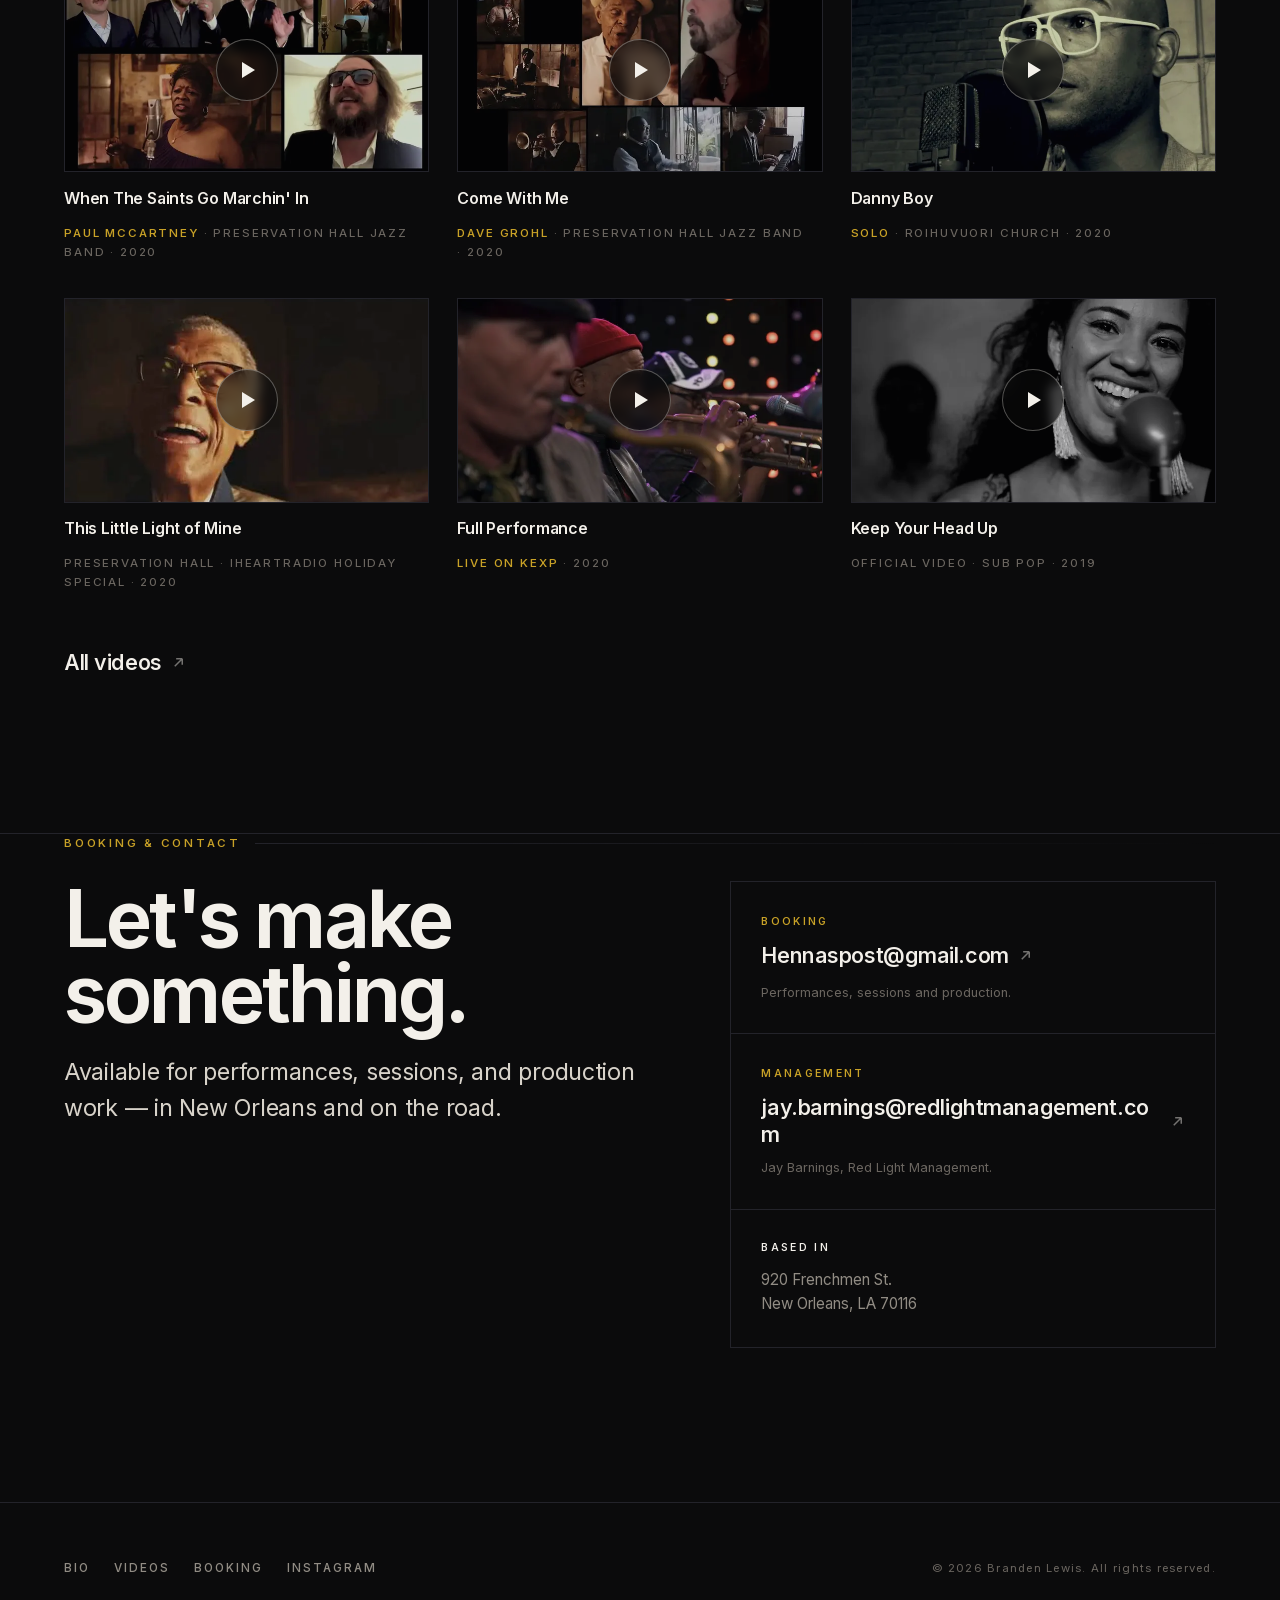
==== commit f7daed82: "Replace gallery banner with the Preservation Hall bench photo Swaps the yellow-glasses portrait for " ====
--- a/index.html
+++ b/index.html
@@ -23,7 +23,7 @@
 <link rel="preload" href="/assets/fonts/inter-var-latin.woff2" as="font" type="font/woff2" crossorigin>
 <link rel="preload" href="/assets/img/round-midnight-1440.webp" as="image" fetchpriority="high" media="(min-width: 641px)">
 <link rel="preload" href="/assets/img/courtyard-1100.webp" as="image" fetchpriority="high" media="(max-width: 640px)">
-<link rel="stylesheet" href="/assets/css/site.css?v=464de18e">
+<link rel="stylesheet" href="/assets/css/site.css?v=44831751">
 
 <script type="application/ld+json">
 {
@@ -276,21 +276,21 @@
         </button>
 
         <button class="shot shot--band reveal" data-delay="1" type="button"
-                data-full="/assets/img/steps-1500.jpg"
-                aria-label="View larger: Branden Lewis seated on brick steps">
-          <picture>
-            <source type="image/webp" srcset="
-              /assets/img/steps-750.webp   750w,
-              /assets/img/steps-1100.webp 1100w,
-              /assets/img/steps-1500.webp 1500w"
+                data-full="/assets/img/hall-bench-1900.jpg"
+                aria-label="View larger: Branden Lewis and a fellow horn player backstage at Preservation Hall">
+          <picture>
+            <source type="image/webp" srcset="
+              /assets/img/hall-bench-950.webp   950w,
+              /assets/img/hall-bench-1400.webp 1400w,
+              /assets/img/hall-bench-1900.webp 1900w"
               sizes="100vw">
-            <img src="/assets/img/steps-1100.jpg" srcset="
-              /assets/img/steps-750.jpg   750w,
-              /assets/img/steps-1100.jpg 1100w,
-              /assets/img/steps-1500.jpg 1500w"
+            <img src="/assets/img/hall-bench-1400.jpg" srcset="
+              /assets/img/hall-bench-950.jpg   950w,
+              /assets/img/hall-bench-1400.jpg 1400w,
+              /assets/img/hall-bench-1900.jpg 1900w"
               sizes="100vw"
-              width="1500" height="506" loading="lazy" decoding="async"
-              alt="Branden Lewis in yellow-framed glasses and an olive jacket, seated on brick front steps.">
+              width="1900" height="1268" loading="lazy" decoding="async"
+              alt="Branden Lewis, trumpet in hand, sitting on a bench beside a trombonist mid-laugh in a back room at Preservation Hall.">
           </picture>
         </button>
       </div>
--- a/assets/css/site.css
+++ b/assets/css/site.css
@@ -465,6 +465,9 @@
 }
 .shot:hover img, .shot:focus-visible img { transform: scale(1.045); filter: saturate(1.05); }
 
+/* 3:2 source in a 16:9 slot — bias the crop upward so both hats stay in. */
+.shot--band img { object-position: 50% 38%; }
+
 .shot::after {
   content: '';
   position: absolute;
@@ -480,7 +483,7 @@
   .shot--tall  { grid-column: span 2; grid-row: span 2; aspect-ratio: 2 / 3; }
   .shot--wide  { grid-column: span 4; aspect-ratio: 3 / 2; }
   .shot--sq    { grid-column: span 2; aspect-ratio: 1; }
-  .shot--band  { grid-column: span 6; aspect-ratio: 1500 / 506; }
+  .shot--band  { grid-column: span 6; aspect-ratio: 16 / 9; }
   .shot--half  { grid-column: span 4; aspect-ratio: 1878 / 1000; }
 }
 @media (max-width: 779px) {
@@ -488,7 +491,7 @@
      odd-span item strands an empty cell beside it. */
   .shot { aspect-ratio: 1; }
   .shot--tall { grid-column: span 2; aspect-ratio: 4 / 5; }
-  .shot--band { grid-column: span 2; aspect-ratio: 1500 / 506; }
+  .shot--band { grid-column: span 2; aspect-ratio: 3 / 2; }
   .shot--wide, .shot--half { grid-column: span 2; aspect-ratio: 3 / 2; }
 }
 
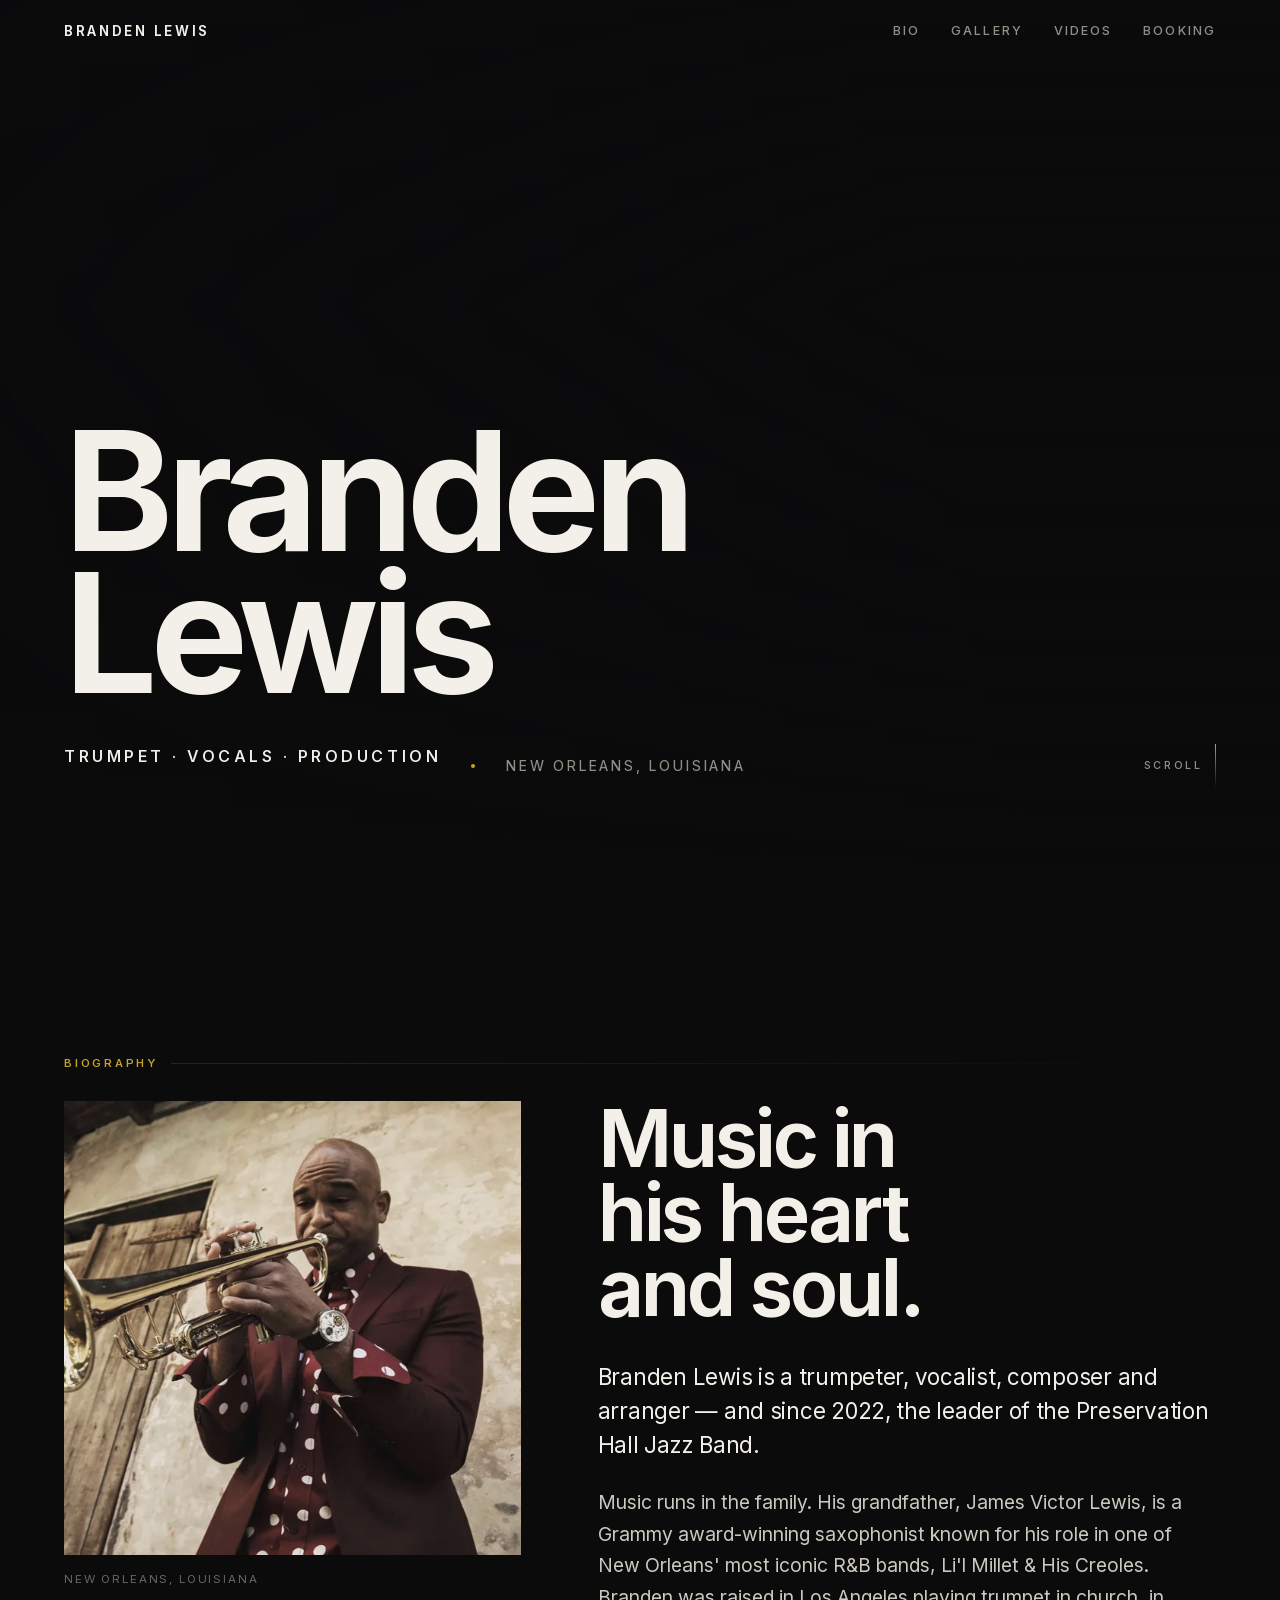
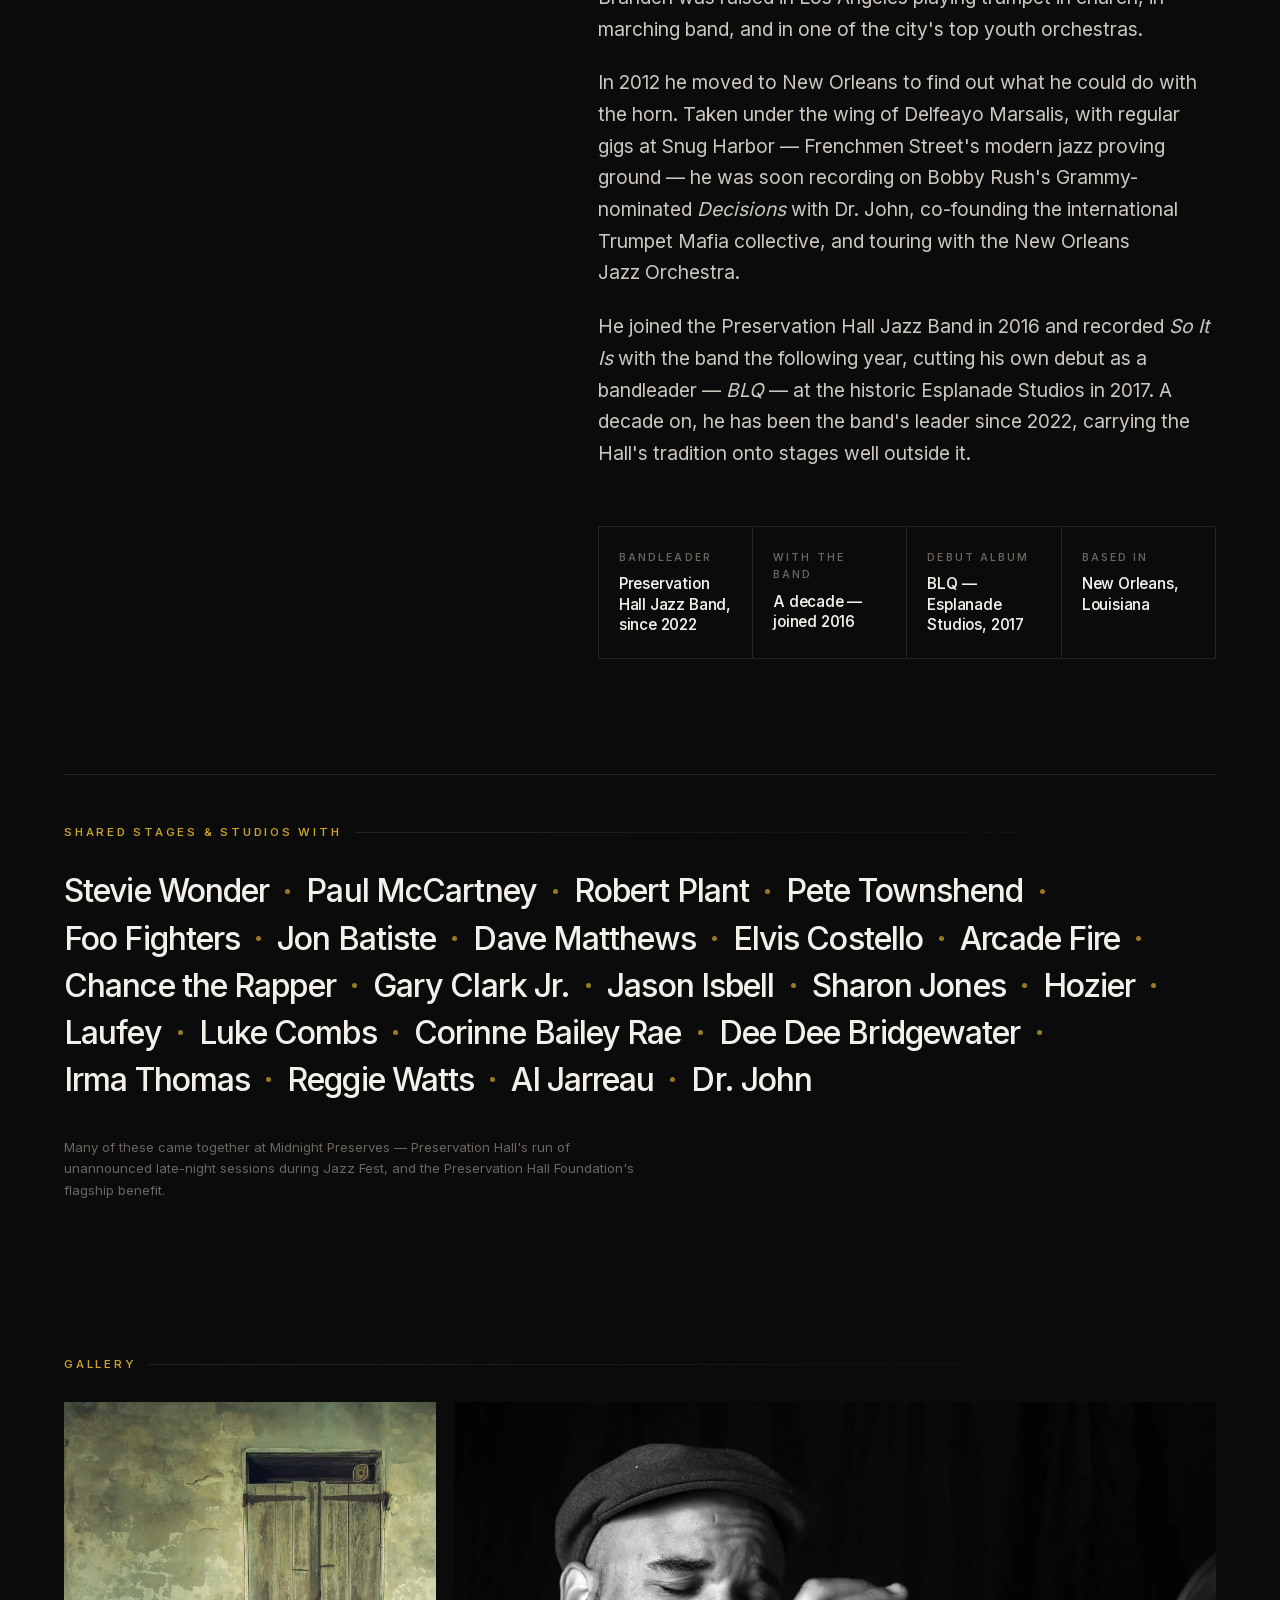
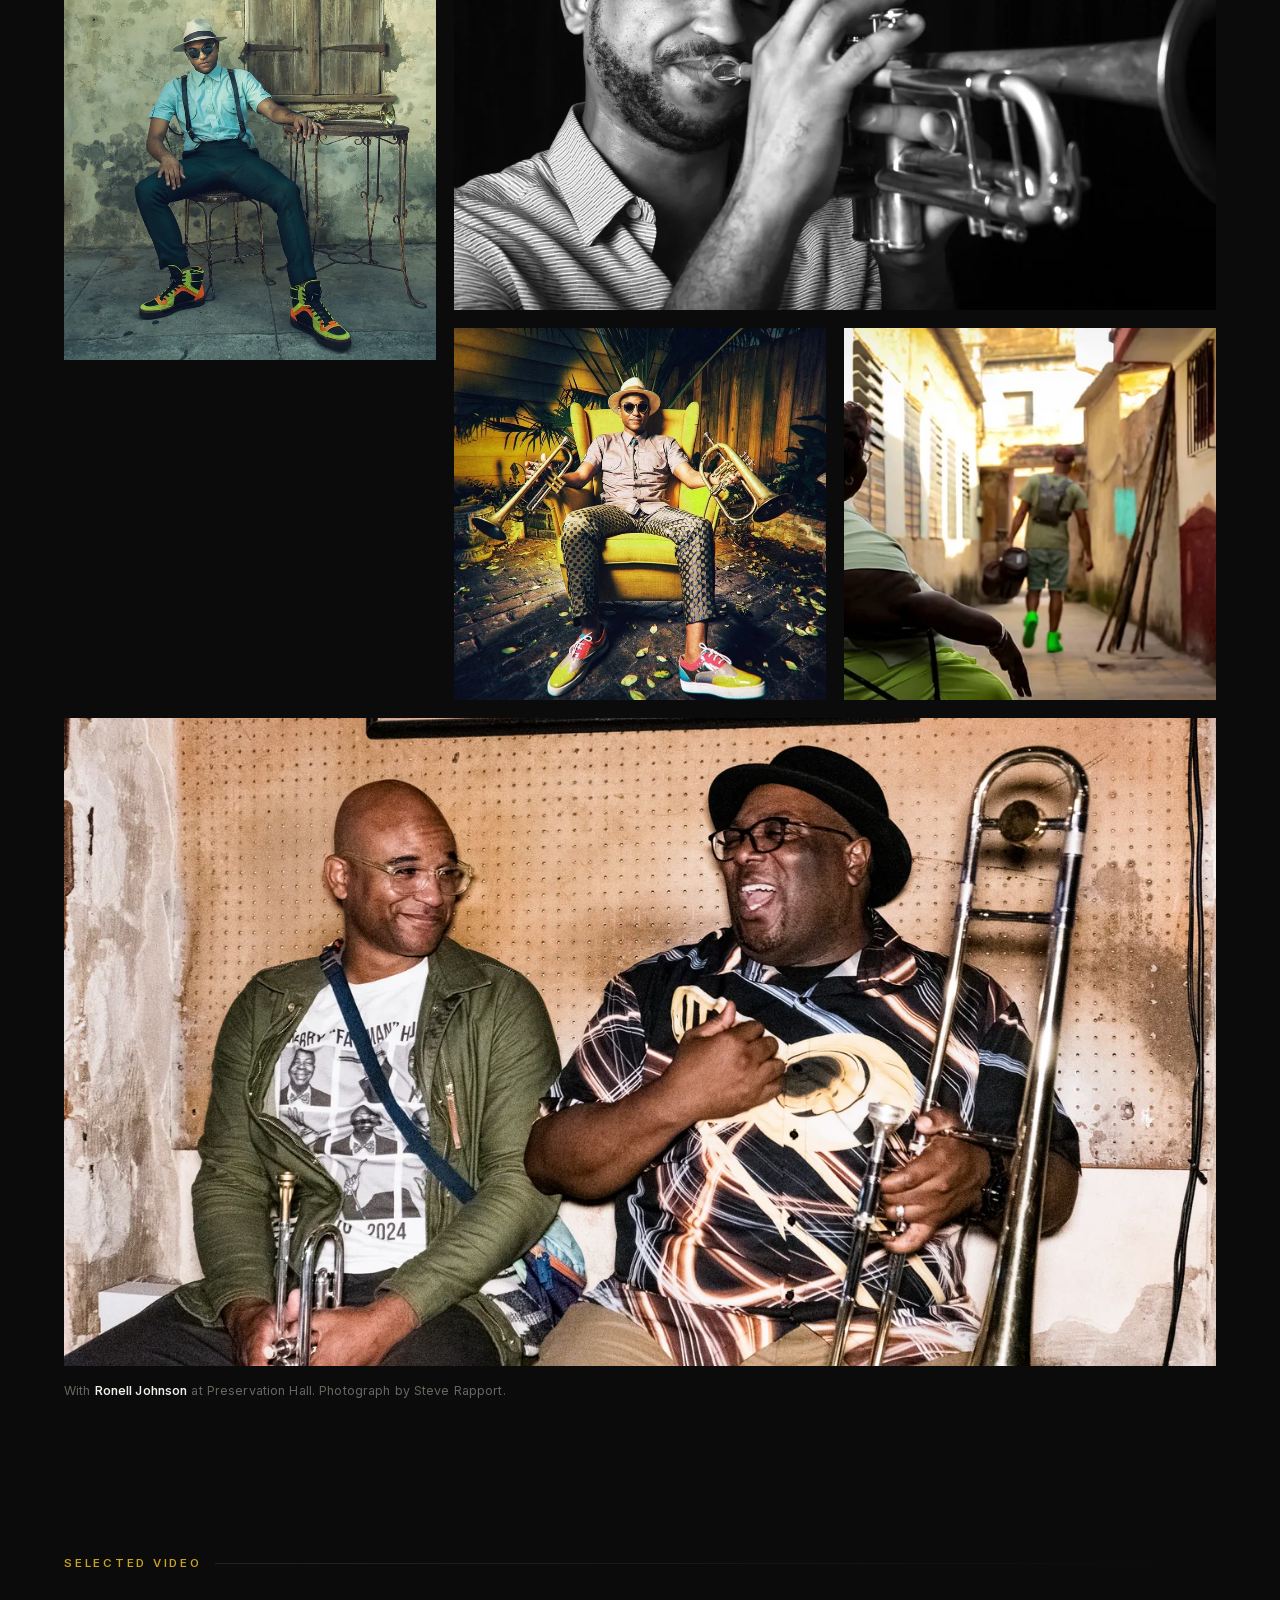
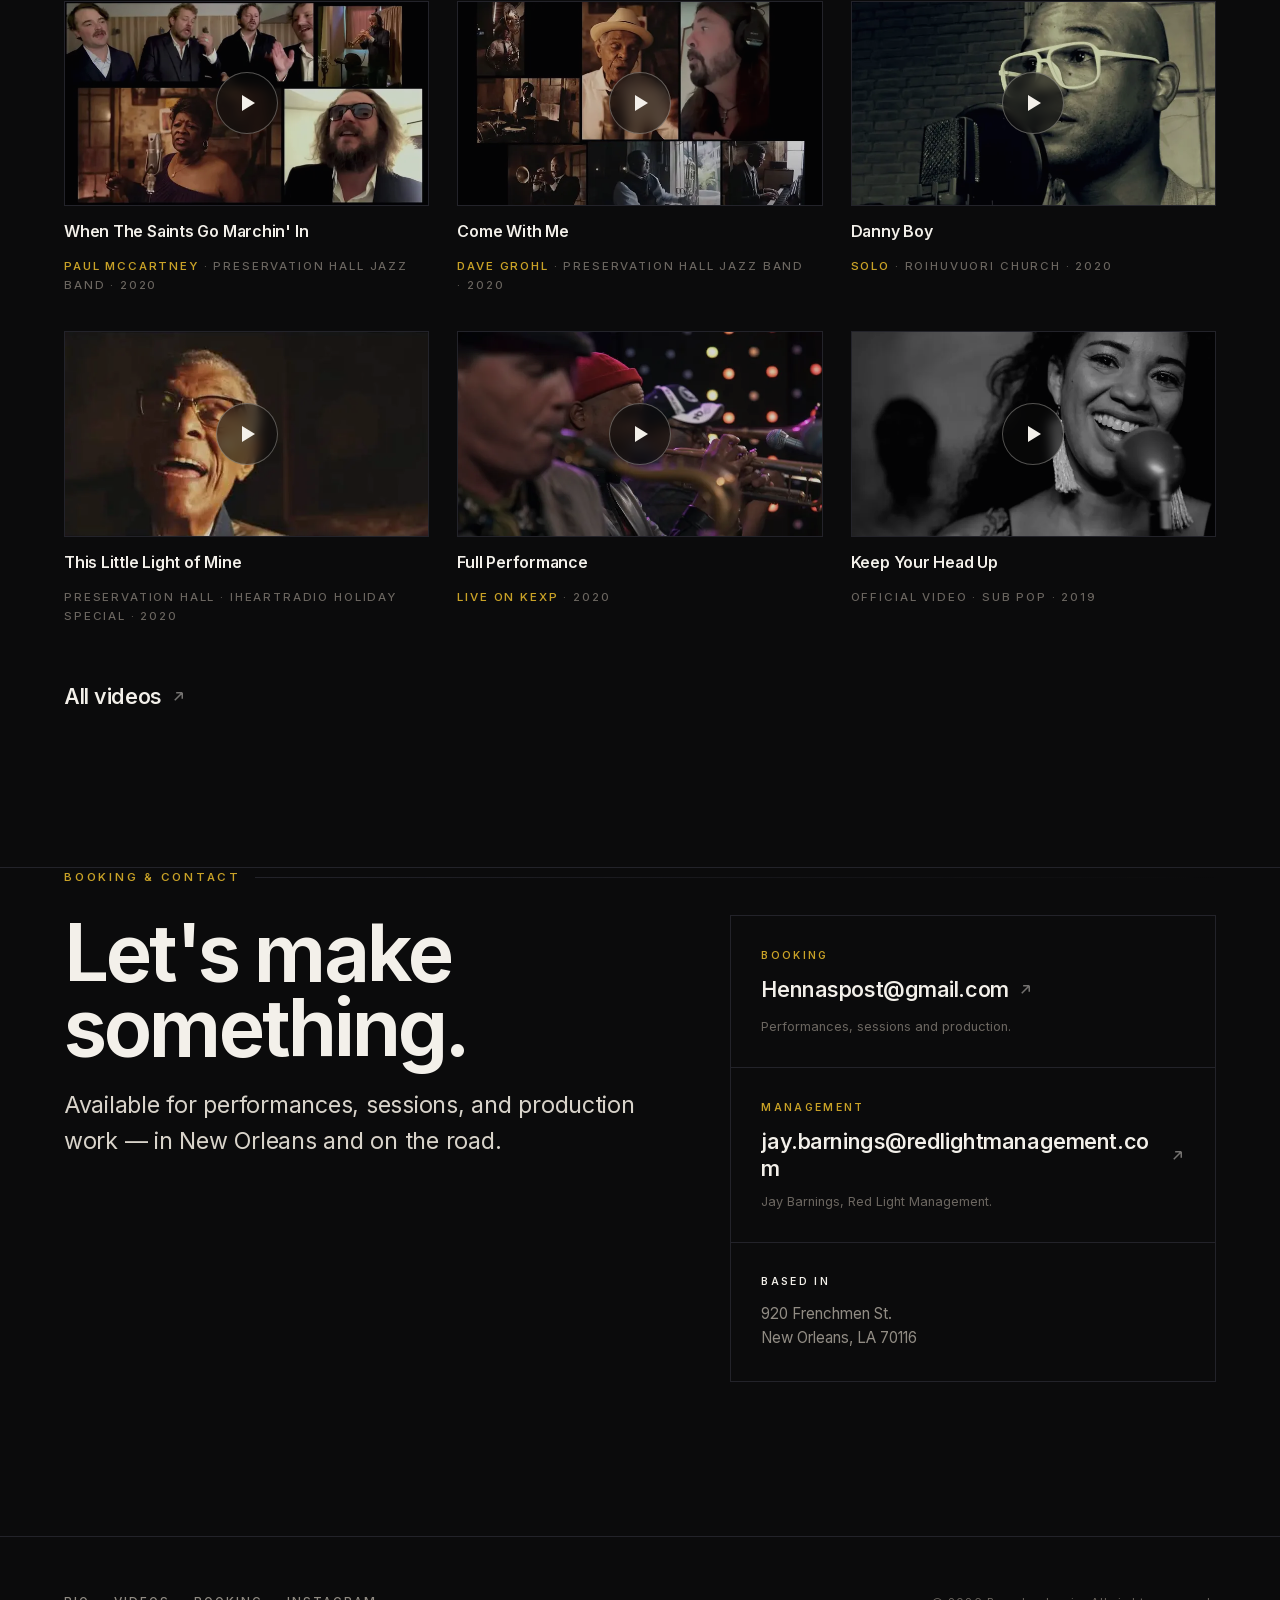
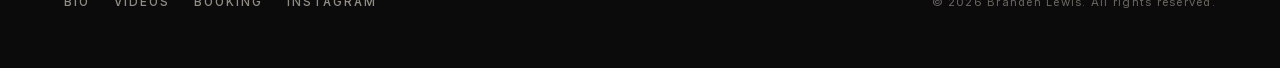
==== commit 1985f6aa: "Name Ronell Johnson and credit Steve Rapport on the bench photo Wraps that gallery cell in a <figure" ====
--- a/index.html
+++ b/index.html
@@ -23,7 +23,7 @@
 <link rel="preload" href="/assets/fonts/inter-var-latin.woff2" as="font" type="font/woff2" crossorigin>
 <link rel="preload" href="/assets/img/round-midnight-1440.webp" as="image" fetchpriority="high" media="(min-width: 641px)">
 <link rel="preload" href="/assets/img/courtyard-1100.webp" as="image" fetchpriority="high" media="(max-width: 640px)">
-<link rel="stylesheet" href="/assets/css/site.css?v=44831751">
+<link rel="stylesheet" href="/assets/css/site.css?v=6d3da0b3">
 
 <script type="application/ld+json">
 {
@@ -275,24 +275,30 @@
           </picture>
         </button>
 
-        <button class="shot shot--band reveal" data-delay="1" type="button"
-                data-full="/assets/img/hall-bench-1900.jpg"
-                aria-label="View larger: Branden Lewis and a fellow horn player backstage at Preservation Hall">
-          <picture>
-            <source type="image/webp" srcset="
-              /assets/img/hall-bench-950.webp   950w,
-              /assets/img/hall-bench-1400.webp 1400w,
-              /assets/img/hall-bench-1900.webp 1900w"
-              sizes="100vw">
-            <img src="/assets/img/hall-bench-1400.jpg" srcset="
-              /assets/img/hall-bench-950.jpg   950w,
-              /assets/img/hall-bench-1400.jpg 1400w,
-              /assets/img/hall-bench-1900.jpg 1900w"
-              sizes="100vw"
-              width="1900" height="1268" loading="lazy" decoding="async"
-              alt="Branden Lewis, trumpet in hand, sitting on a bench beside a trombonist mid-laugh in a back room at Preservation Hall.">
-          </picture>
-        </button>
+        <figure class="shot-fig reveal" data-delay="1">
+          <button class="shot shot--band" type="button"
+                  data-full="/assets/img/hall-bench-1900.jpg"
+                  aria-label="View larger: Branden Lewis and Ronell Johnson at Preservation Hall">
+            <picture>
+              <source type="image/webp" srcset="
+                /assets/img/hall-bench-950.webp   950w,
+                /assets/img/hall-bench-1400.webp 1400w,
+                /assets/img/hall-bench-1900.webp 1900w"
+                sizes="100vw">
+              <img src="/assets/img/hall-bench-1400.jpg" srcset="
+                /assets/img/hall-bench-950.jpg   950w,
+                /assets/img/hall-bench-1400.jpg 1400w,
+                /assets/img/hall-bench-1900.jpg 1900w"
+                sizes="100vw"
+                width="1900" height="1268" loading="lazy" decoding="async"
+                alt="Branden Lewis, trumpet in hand, sitting on a bench beside Ronell Johnson, who holds his trombone mid-laugh, in a back room at Preservation Hall.">
+            </picture>
+          </button>
+          <figcaption class="shot-cap">
+            With <b>Ronell Johnson</b> at Preservation Hall.
+            <span>Photograph by Steve Rapport.</span>
+          </figcaption>
+        </figure>
       </div>
     </div>
   </section>
--- a/assets/css/site.css
+++ b/assets/css/site.css
@@ -468,6 +468,21 @@
 /* 3:2 source in a 16:9 slot — bias the crop upward so both hats stay in. */
 .shot--band img { object-position: 50% 38%; }
 
+/* A gallery cell that carries a caption: the figure is the grid item, the
+   button inside it stays the thing you click to enlarge. */
+.shot-fig { margin: 0; }
+.shot-fig .shot { width: 100%; }
+.shot-cap {
+  margin-top: 0.9rem;
+  font-size: 0.78rem;
+  line-height: 1.55;
+  letter-spacing: 0.01em;
+  color: var(--muted-dim);
+}
+.shot-cap b { color: var(--paper); font-weight: 540; }
+.shot-cap span { display: inline-block; }
+@media (max-width: 560px) { .shot-cap span { display: block; } }
+
 .shot::after {
   content: '';
   position: absolute;
@@ -483,16 +498,18 @@
   .shot--tall  { grid-column: span 2; grid-row: span 2; aspect-ratio: 2 / 3; }
   .shot--wide  { grid-column: span 4; aspect-ratio: 3 / 2; }
   .shot--sq    { grid-column: span 2; aspect-ratio: 1; }
-  .shot--band  { grid-column: span 6; aspect-ratio: 16 / 9; }
+  .shot--band  { aspect-ratio: 16 / 9; }
   .shot--half  { grid-column: span 4; aspect-ratio: 1878 / 1000; }
+  .shot-fig    { grid-column: span 6; }
 }
 @media (max-width: 779px) {
   /* Two columns: the squares pair up, everything else runs full-bleed so no
      odd-span item strands an empty cell beside it. */
   .shot { aspect-ratio: 1; }
   .shot--tall { grid-column: span 2; aspect-ratio: 4 / 5; }
-  .shot--band { grid-column: span 2; aspect-ratio: 3 / 2; }
+  .shot--band { aspect-ratio: 3 / 2; }
   .shot--wide, .shot--half { grid-column: span 2; aspect-ratio: 3 / 2; }
+  .shot-fig   { grid-column: span 2; }
 }
 
 /* ---------------------------------------------------------------- video */
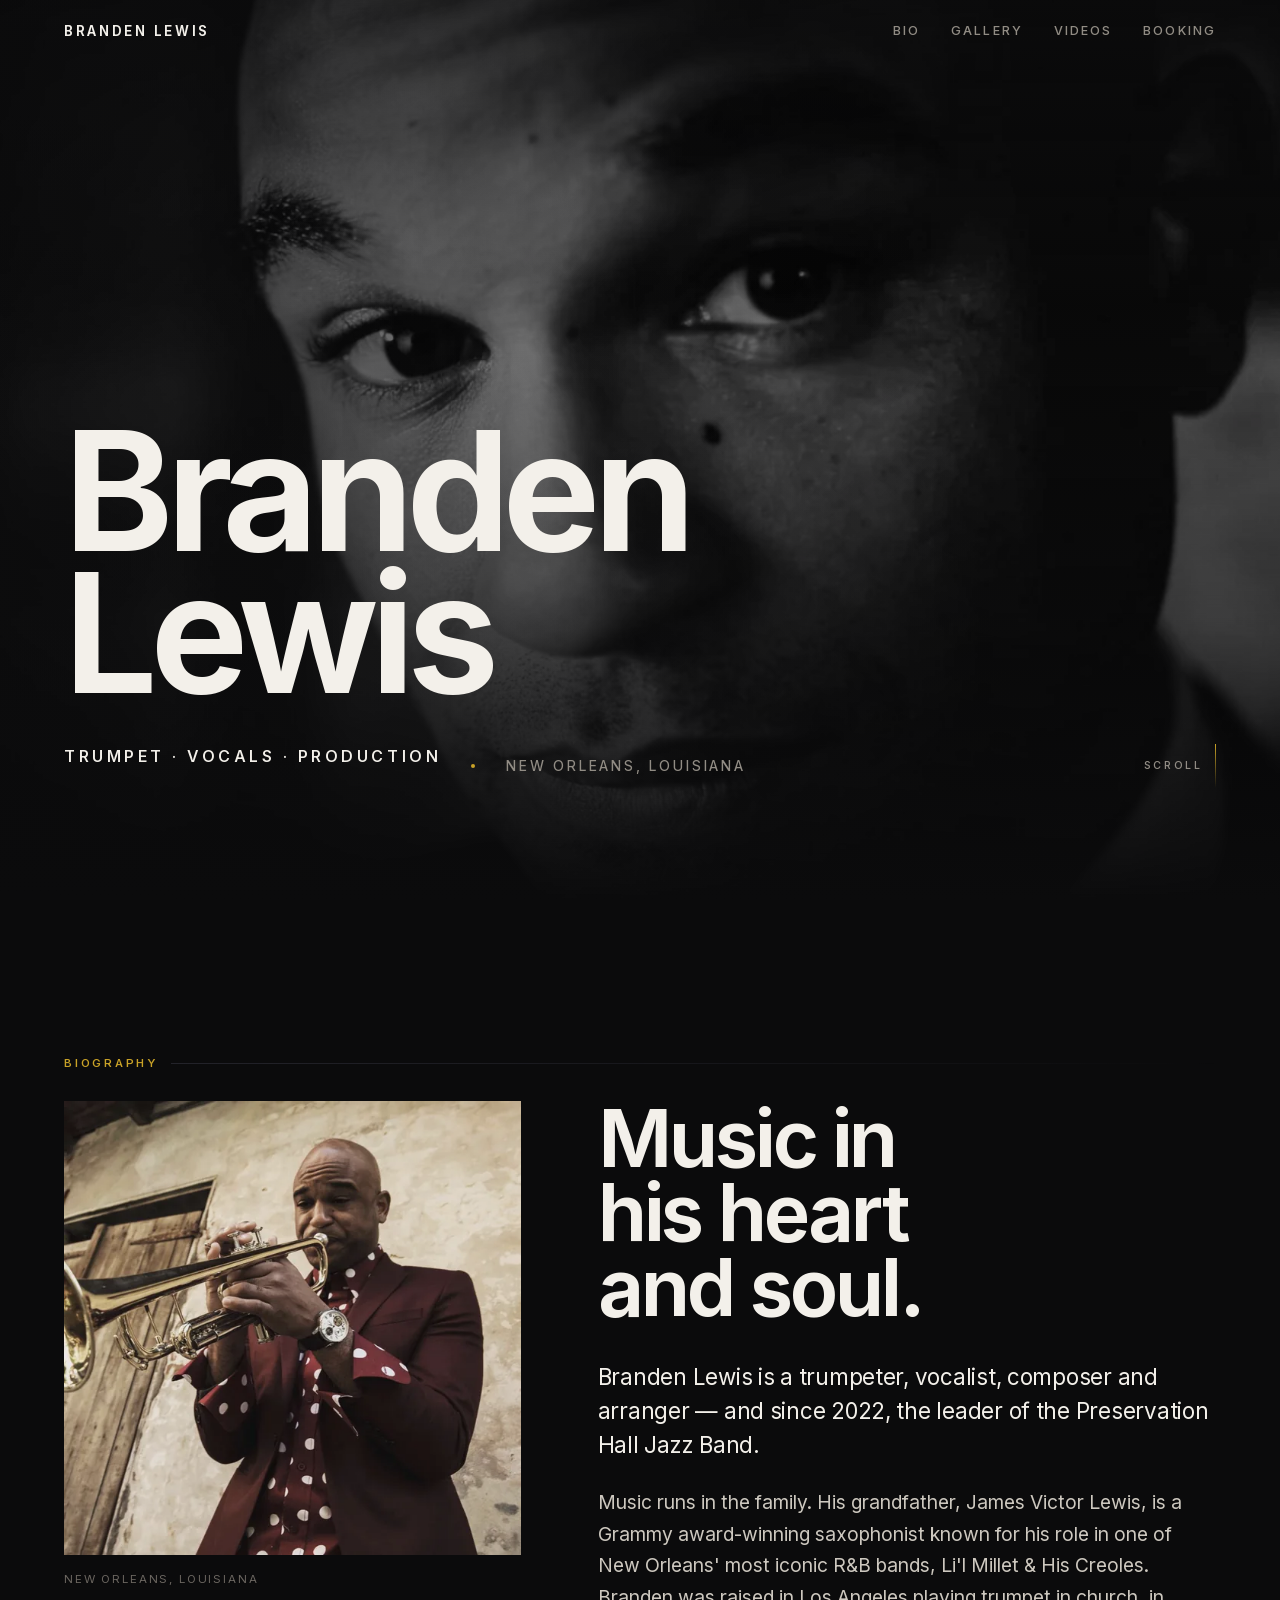
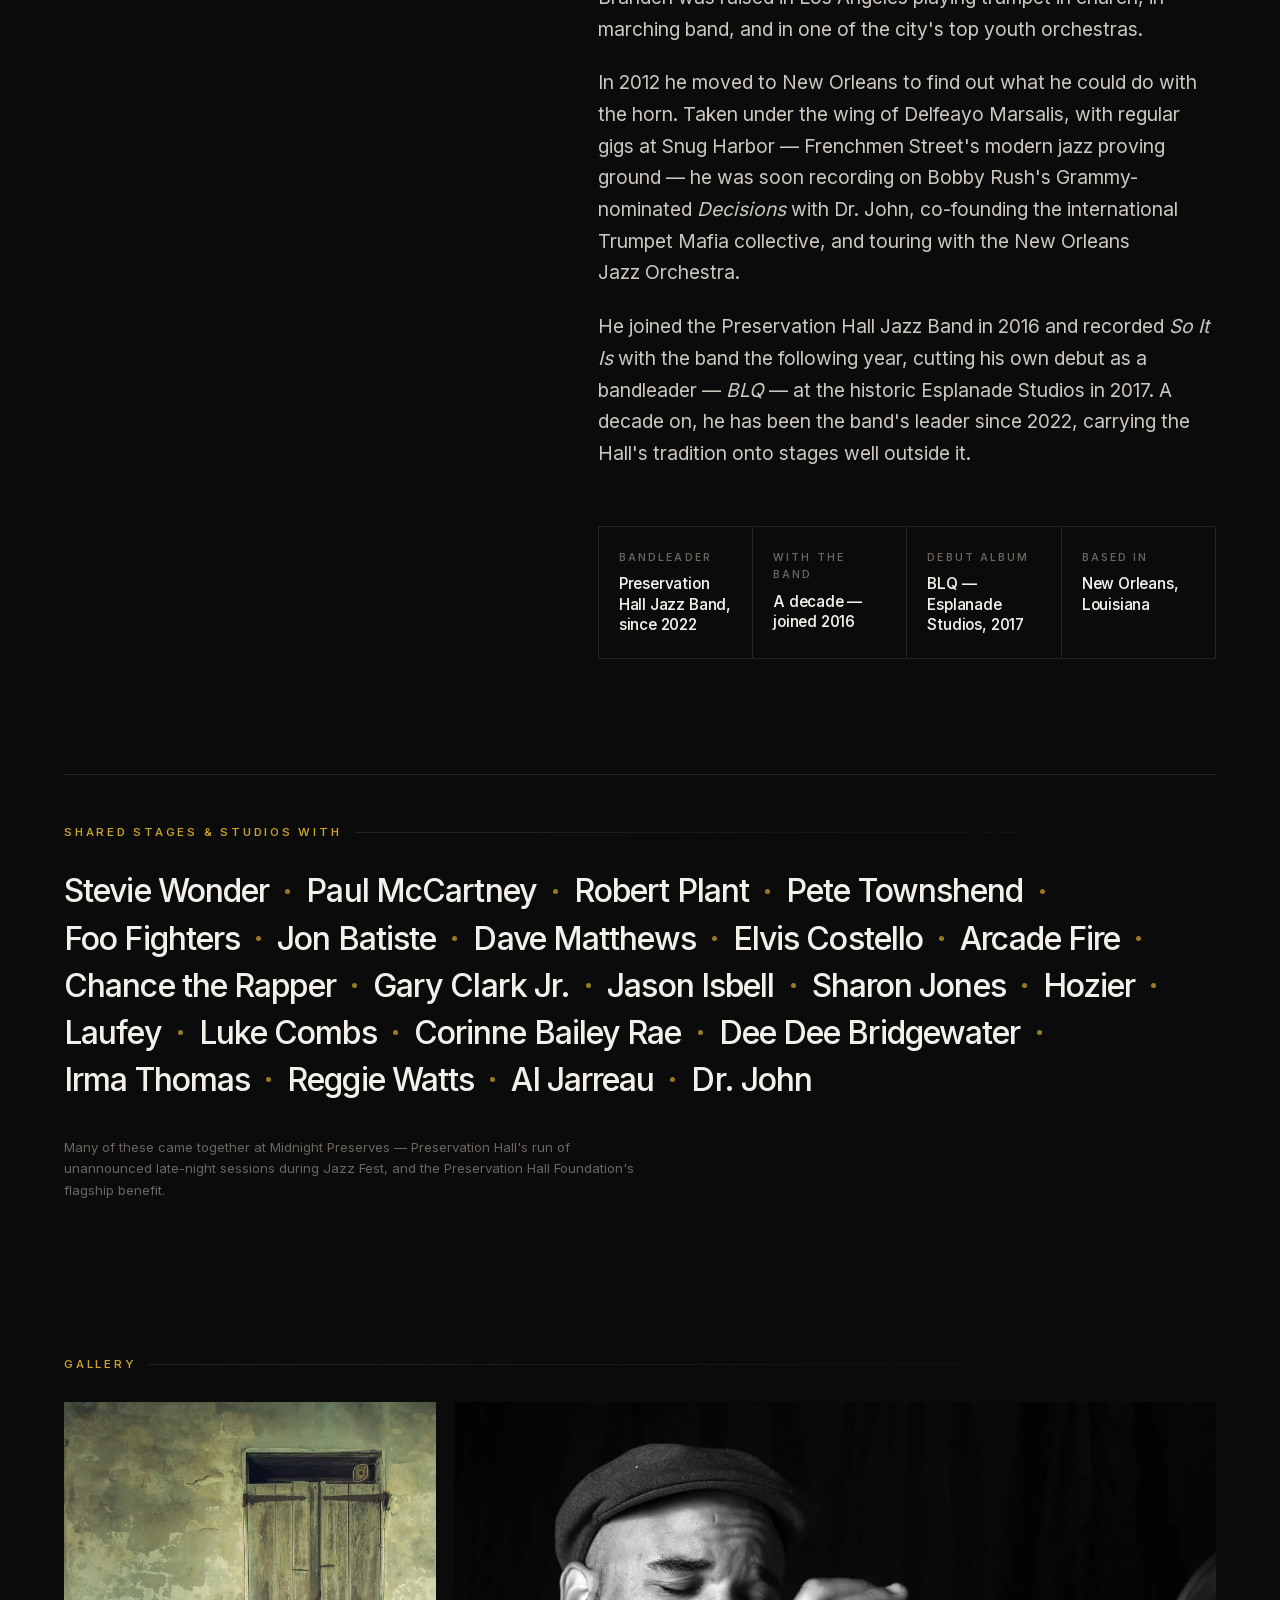
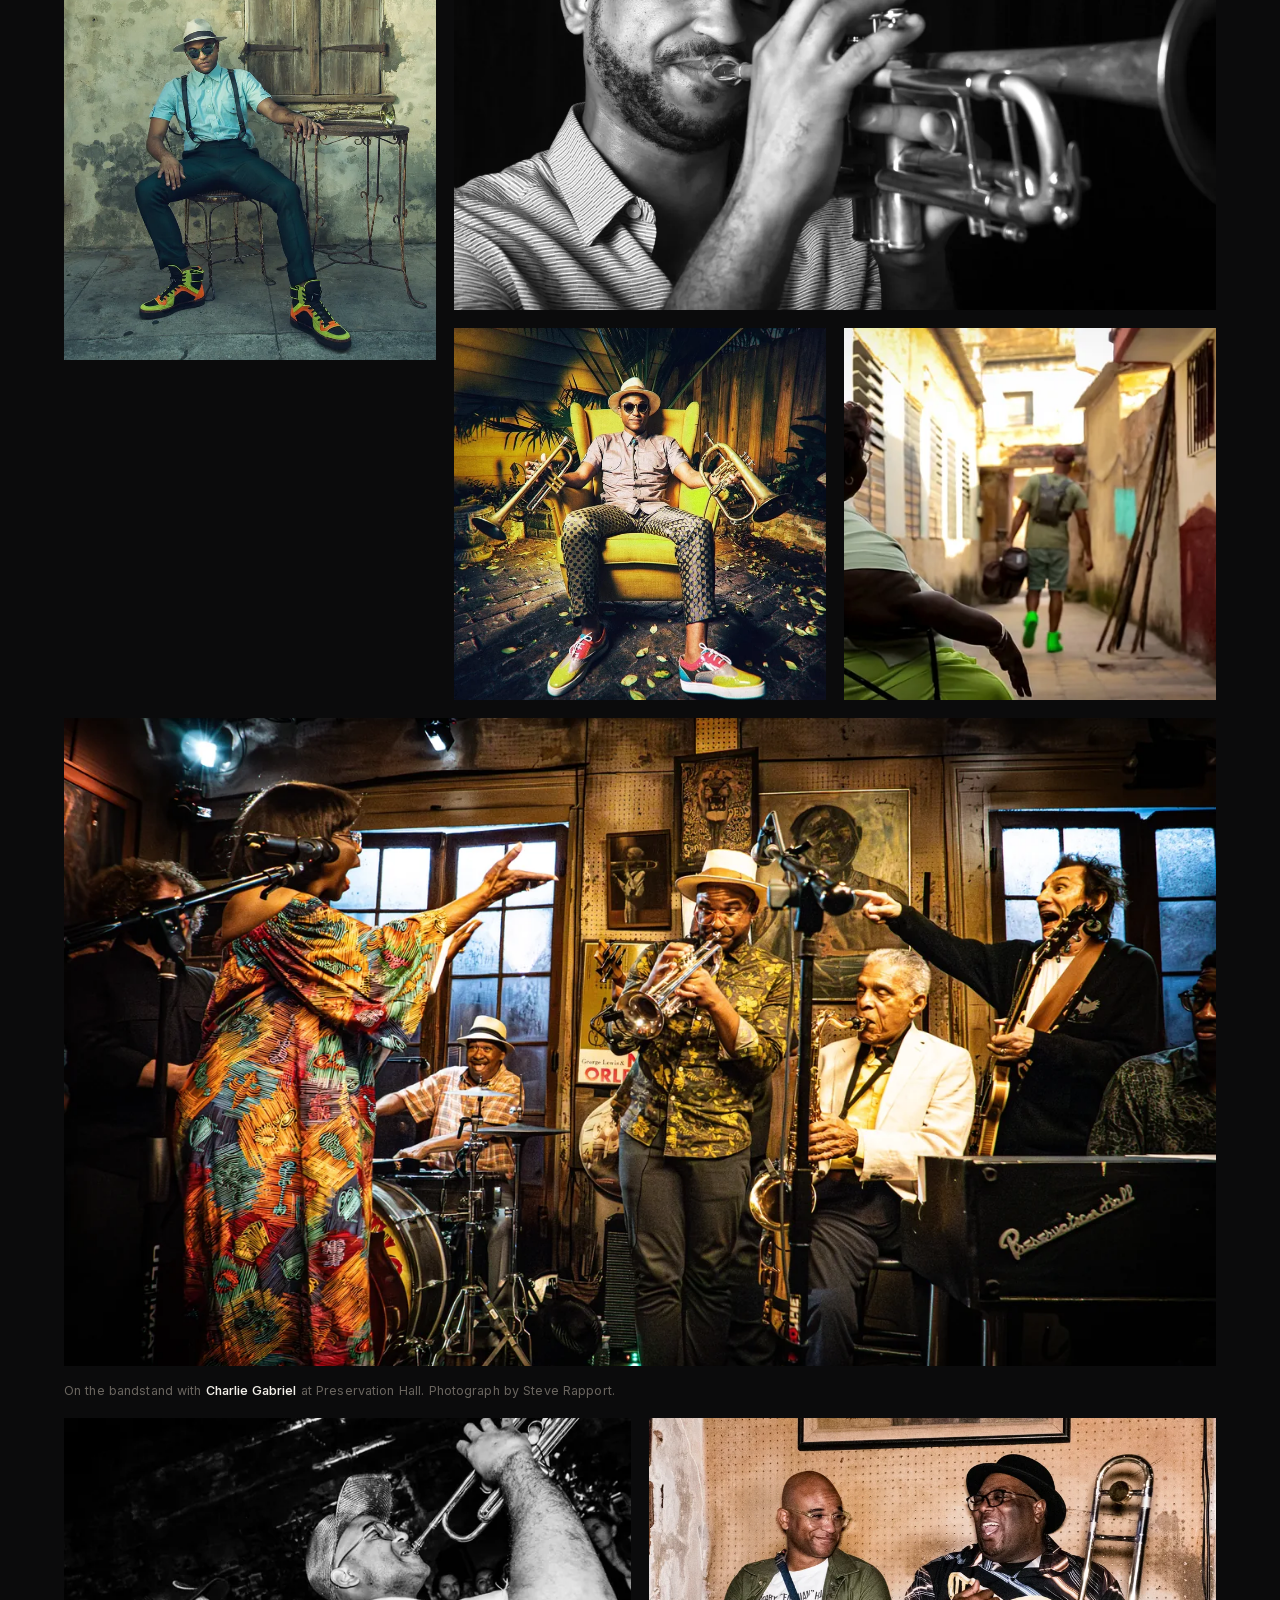
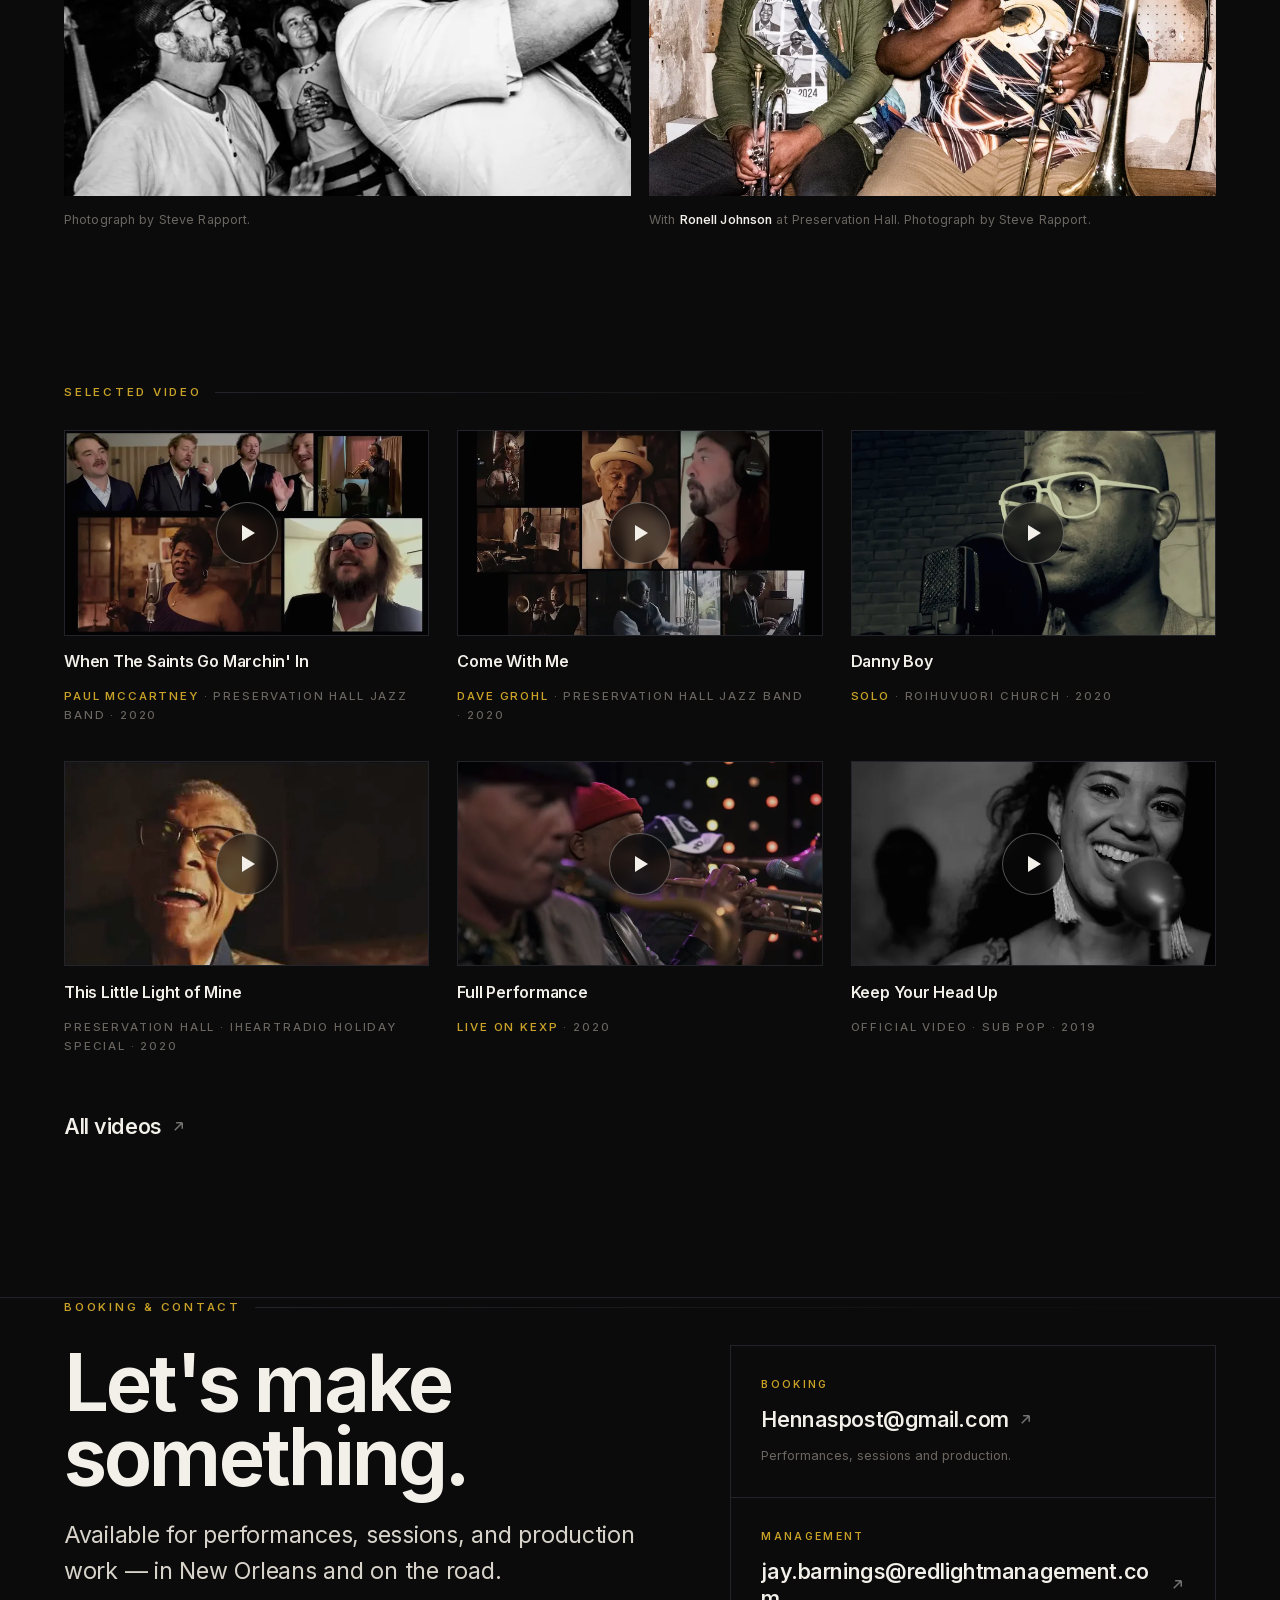
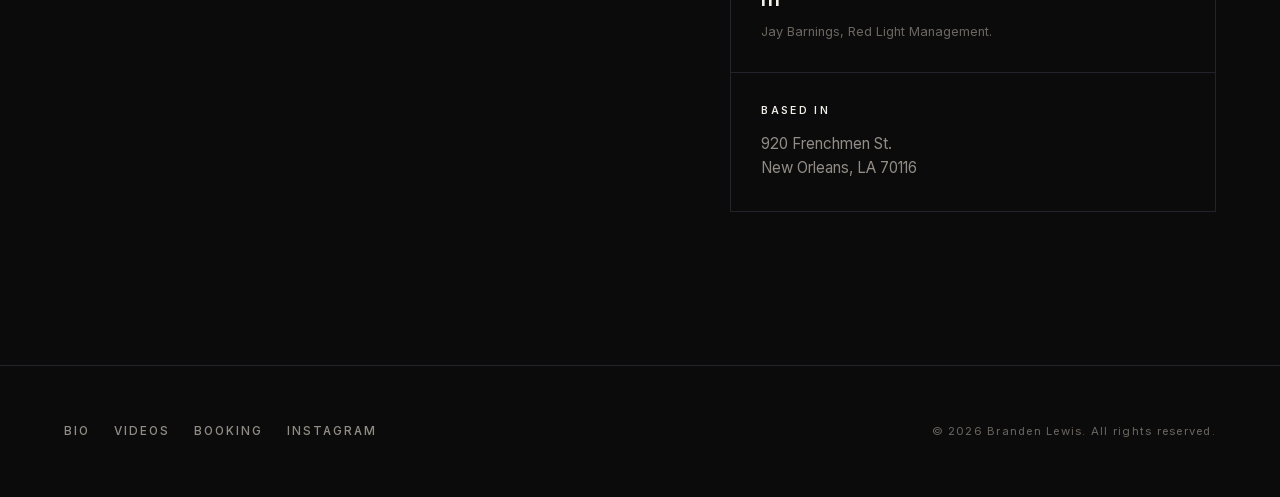
==== commit aadc45c9: "Add two more Steve Rapport photographs to the gallery - Full-width bandstand frame with Charlie Gabr" ====
--- a/index.html
+++ b/index.html
@@ -23,7 +23,7 @@
 <link rel="preload" href="/assets/fonts/inter-var-latin.woff2" as="font" type="font/woff2" crossorigin>
 <link rel="preload" href="/assets/img/round-midnight-1440.webp" as="image" fetchpriority="high" media="(min-width: 641px)">
 <link rel="preload" href="/assets/img/courtyard-1100.webp" as="image" fetchpriority="high" media="(max-width: 640px)">
-<link rel="stylesheet" href="/assets/css/site.css?v=6d3da0b3">
+<link rel="stylesheet" href="/assets/css/site.css?v=f7872184">
 
 <script type="application/ld+json">
 {
@@ -277,6 +277,55 @@
 
         <figure class="shot-fig reveal" data-delay="1">
           <button class="shot shot--band" type="button"
+                  data-full="/assets/img/hall-charlie-1900.jpg"
+                  aria-label="View larger: Branden Lewis on trumpet beside Charlie Gabriel at Preservation Hall">
+            <picture>
+              <source type="image/webp" srcset="
+                /assets/img/hall-charlie-950.webp   950w,
+                /assets/img/hall-charlie-1400.webp 1400w,
+                /assets/img/hall-charlie-1900.webp 1900w"
+                sizes="100vw">
+              <img src="/assets/img/hall-charlie-1400.jpg" srcset="
+                /assets/img/hall-charlie-950.jpg   950w,
+                /assets/img/hall-charlie-1400.jpg 1400w,
+                /assets/img/hall-charlie-1900.jpg 1900w"
+                sizes="100vw"
+                width="1900" height="1268" loading="lazy" decoding="async"
+                alt="Branden Lewis playing trumpet on the bandstand at Preservation Hall, beside Charlie Gabriel on saxophone, with a singer and full band around them.">
+            </picture>
+          </button>
+          <figcaption class="shot-cap">
+            On the bandstand with <b>Charlie Gabriel</b> at Preservation Hall.
+            <span>Photograph by Steve Rapport.</span>
+          </figcaption>
+        </figure>
+
+        <figure class="shot-fig shot-fig--half reveal">
+          <button class="shot shot--pair" type="button"
+                  data-full="/assets/img/crowd-bw-1300.jpg"
+                  aria-label="View larger: Branden Lewis playing trumpet in the middle of a crowd">
+            <picture>
+              <source type="image/webp" srcset="
+                /assets/img/crowd-bw-650.webp   650w,
+                /assets/img/crowd-bw-950.webp   950w,
+                /assets/img/crowd-bw-1300.webp 1300w"
+                sizes="(min-width: 780px) 46vw, 100vw">
+              <img src="/assets/img/crowd-bw-950.jpg" srcset="
+                /assets/img/crowd-bw-650.jpg   650w,
+                /assets/img/crowd-bw-950.jpg   950w,
+                /assets/img/crowd-bw-1300.jpg 1300w"
+                sizes="(min-width: 780px) 46vw, 100vw"
+                width="1300" height="867" loading="lazy" decoding="async"
+                alt="Black-and-white photograph of Branden Lewis in a flat cap, horn raised, playing in the middle of a packed crowd.">
+            </picture>
+          </button>
+          <figcaption class="shot-cap">
+            <span>Photograph by Steve Rapport.</span>
+          </figcaption>
+        </figure>
+
+        <figure class="shot-fig shot-fig--half reveal" data-delay="1">
+          <button class="shot shot--pair" type="button"
                   data-full="/assets/img/hall-bench-1900.jpg"
                   aria-label="View larger: Branden Lewis and Ronell Johnson at Preservation Hall">
             <picture>
@@ -284,12 +333,12 @@
                 /assets/img/hall-bench-950.webp   950w,
                 /assets/img/hall-bench-1400.webp 1400w,
                 /assets/img/hall-bench-1900.webp 1900w"
-                sizes="100vw">
-              <img src="/assets/img/hall-bench-1400.jpg" srcset="
+                sizes="(min-width: 780px) 46vw, 100vw">
+              <img src="/assets/img/hall-bench-950.jpg" srcset="
                 /assets/img/hall-bench-950.jpg   950w,
                 /assets/img/hall-bench-1400.jpg 1400w,
                 /assets/img/hall-bench-1900.jpg 1900w"
-                sizes="100vw"
+                sizes="(min-width: 780px) 46vw, 100vw"
                 width="1900" height="1268" loading="lazy" decoding="async"
                 alt="Branden Lewis, trumpet in hand, sitting on a bench beside Ronell Johnson, who holds his trombone mid-laugh, in a back room at Preservation Hall.">
             </picture>
--- a/assets/css/site.css
+++ b/assets/css/site.css
@@ -465,8 +465,9 @@
 }
 .shot:hover img, .shot:focus-visible img { transform: scale(1.045); filter: saturate(1.05); }
 
-/* 3:2 source in a 16:9 slot — bias the crop upward so both hats stay in. */
-.shot--band img { object-position: 50% 38%; }
+/* 3:2 source in a 16:9 slot — bias the crop upward, trading floor for ceiling
+   so the players and their horns stay clear of the edges. */
+.shot--band img { object-position: 50% 42%; }
 
 /* A gallery cell that carries a caption: the figure is the grid item, the
    button inside it stays the thing you click to enlarge. */
@@ -499,17 +500,18 @@
   .shot--wide  { grid-column: span 4; aspect-ratio: 3 / 2; }
   .shot--sq    { grid-column: span 2; aspect-ratio: 1; }
   .shot--band  { aspect-ratio: 16 / 9; }
-  .shot--half  { grid-column: span 4; aspect-ratio: 1878 / 1000; }
-  .shot-fig    { grid-column: span 6; }
+  .shot--pair  { aspect-ratio: 3 / 2; }
+  .shot-fig       { grid-column: span 6; }
+  .shot-fig--half { grid-column: span 3; }
 }
 @media (max-width: 779px) {
   /* Two columns: the squares pair up, everything else runs full-bleed so no
      odd-span item strands an empty cell beside it. */
   .shot { aspect-ratio: 1; }
   .shot--tall { grid-column: span 2; aspect-ratio: 4 / 5; }
-  .shot--band { aspect-ratio: 3 / 2; }
-  .shot--wide, .shot--half { grid-column: span 2; aspect-ratio: 3 / 2; }
-  .shot-fig   { grid-column: span 2; }
+  .shot--band, .shot--pair { aspect-ratio: 3 / 2; }
+  .shot--wide { grid-column: span 2; aspect-ratio: 3 / 2; }
+  .shot-fig, .shot-fig--half { grid-column: span 2; }
 }
 
 /* ---------------------------------------------------------------- video */
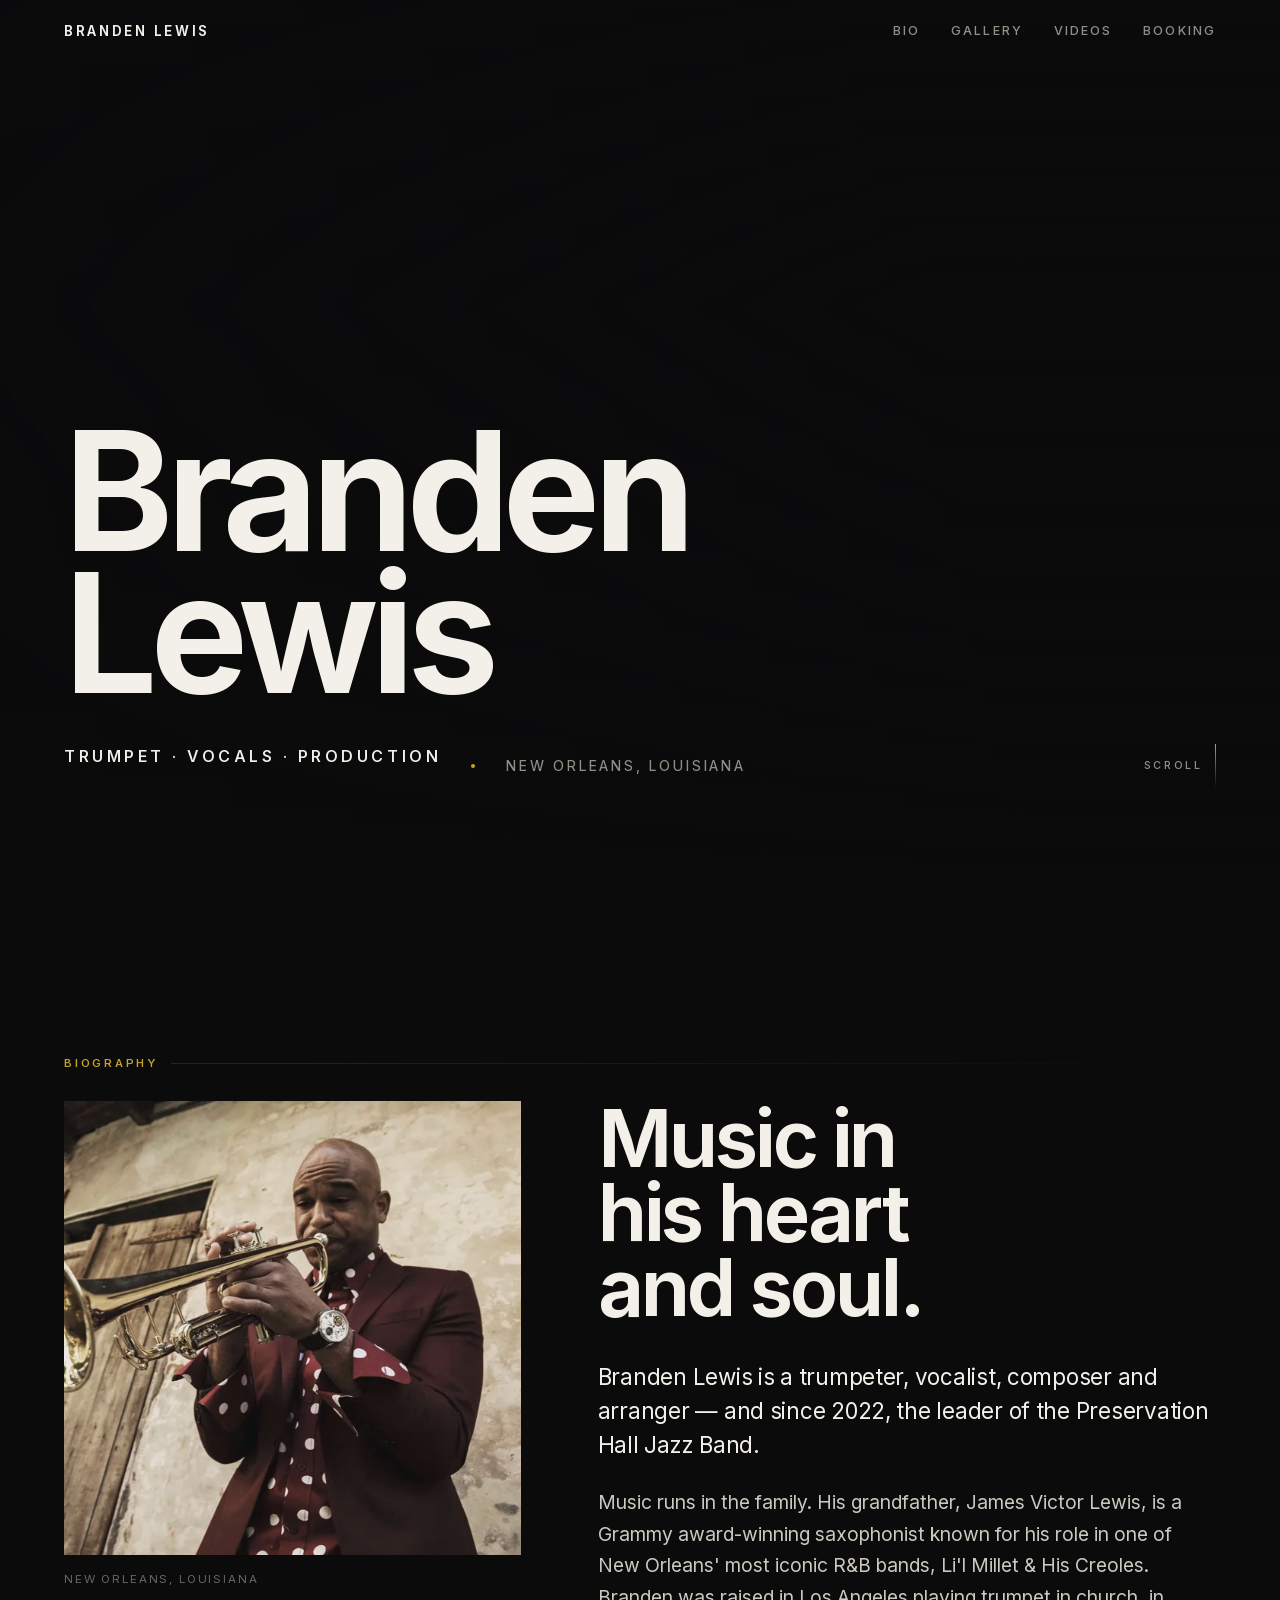
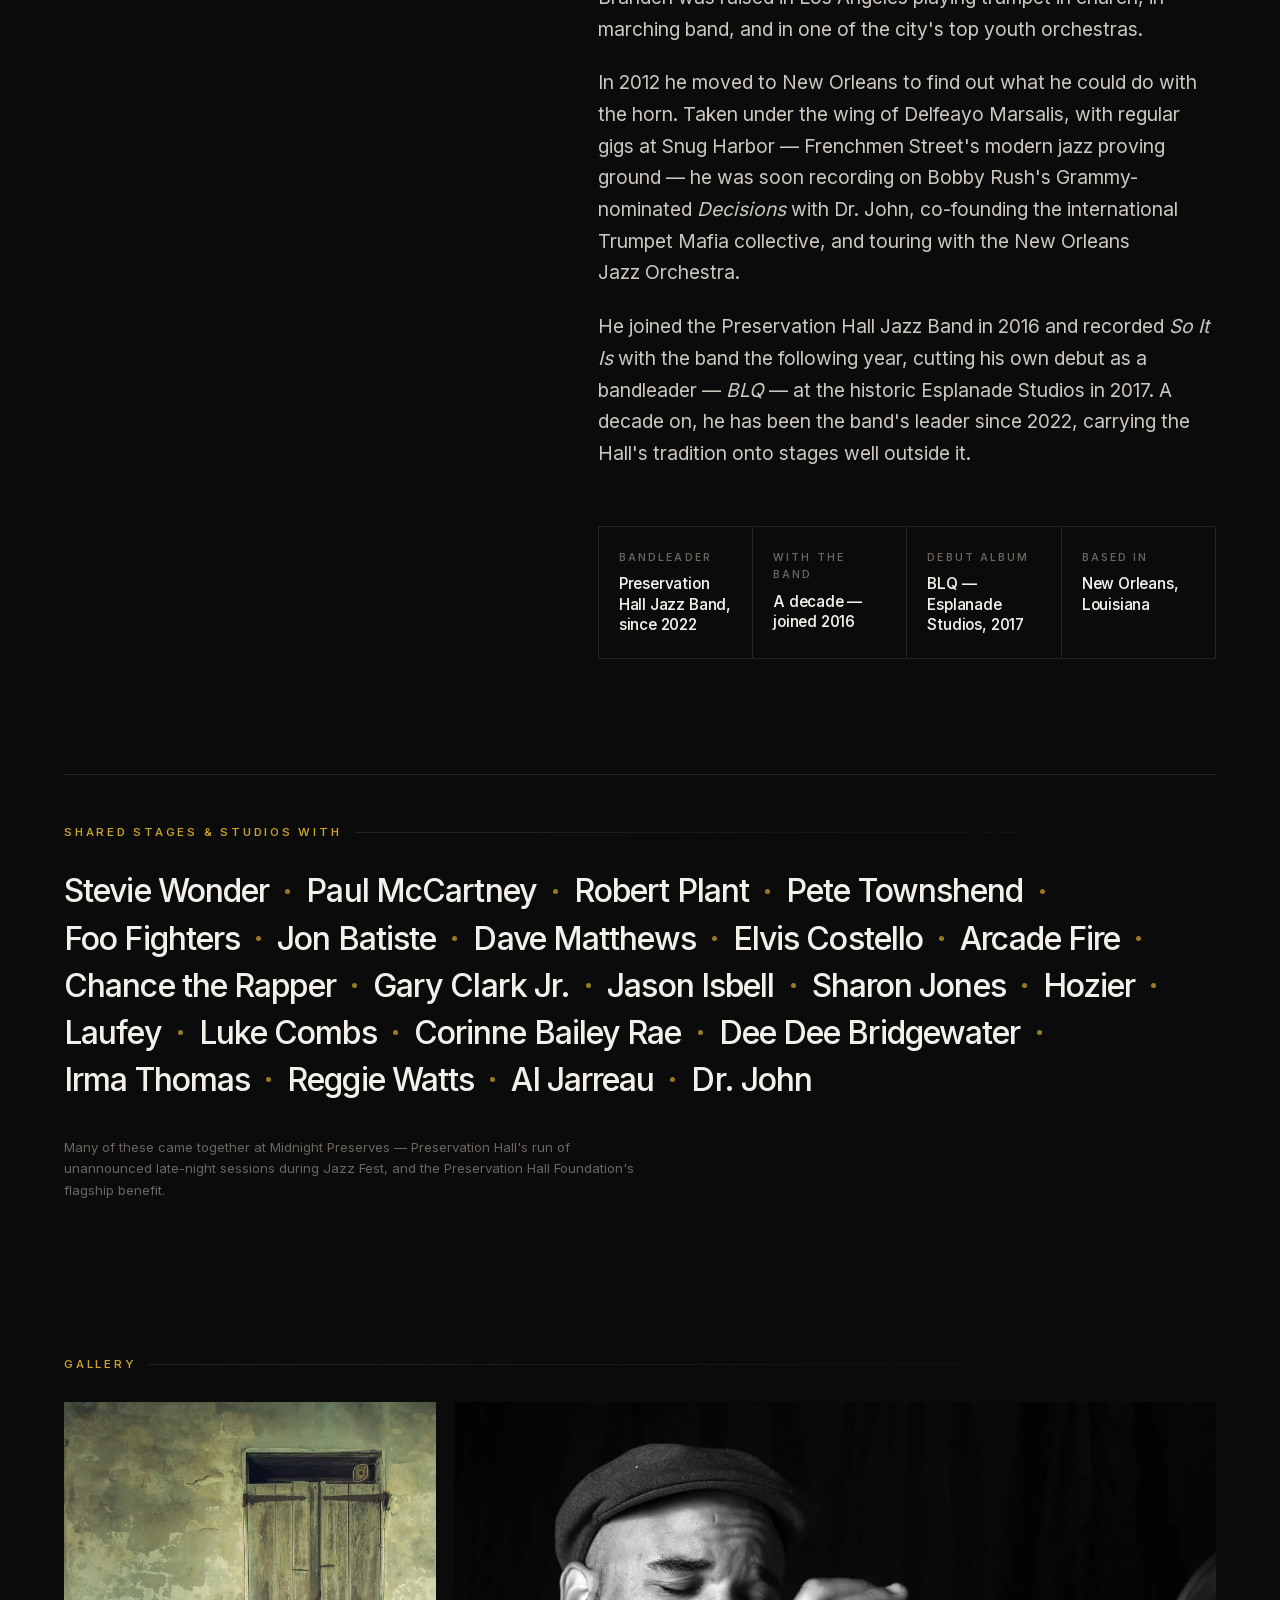
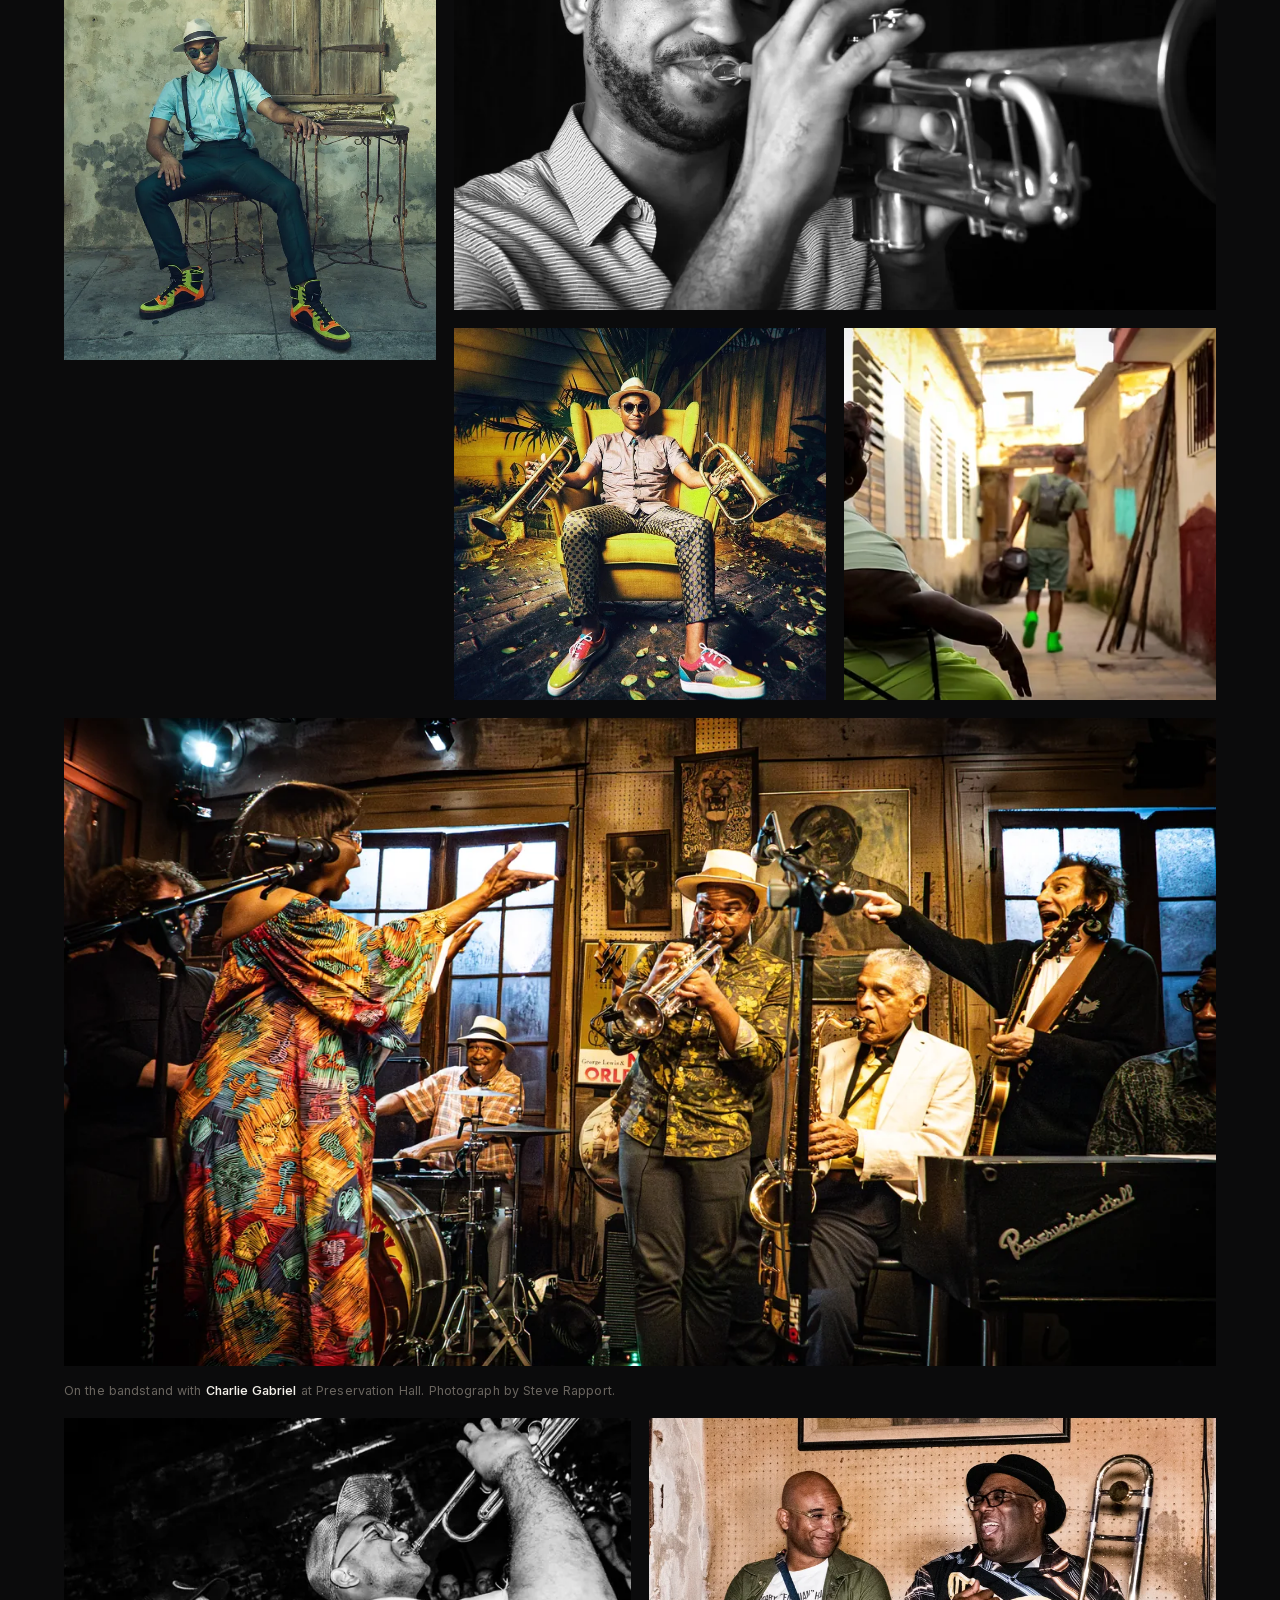
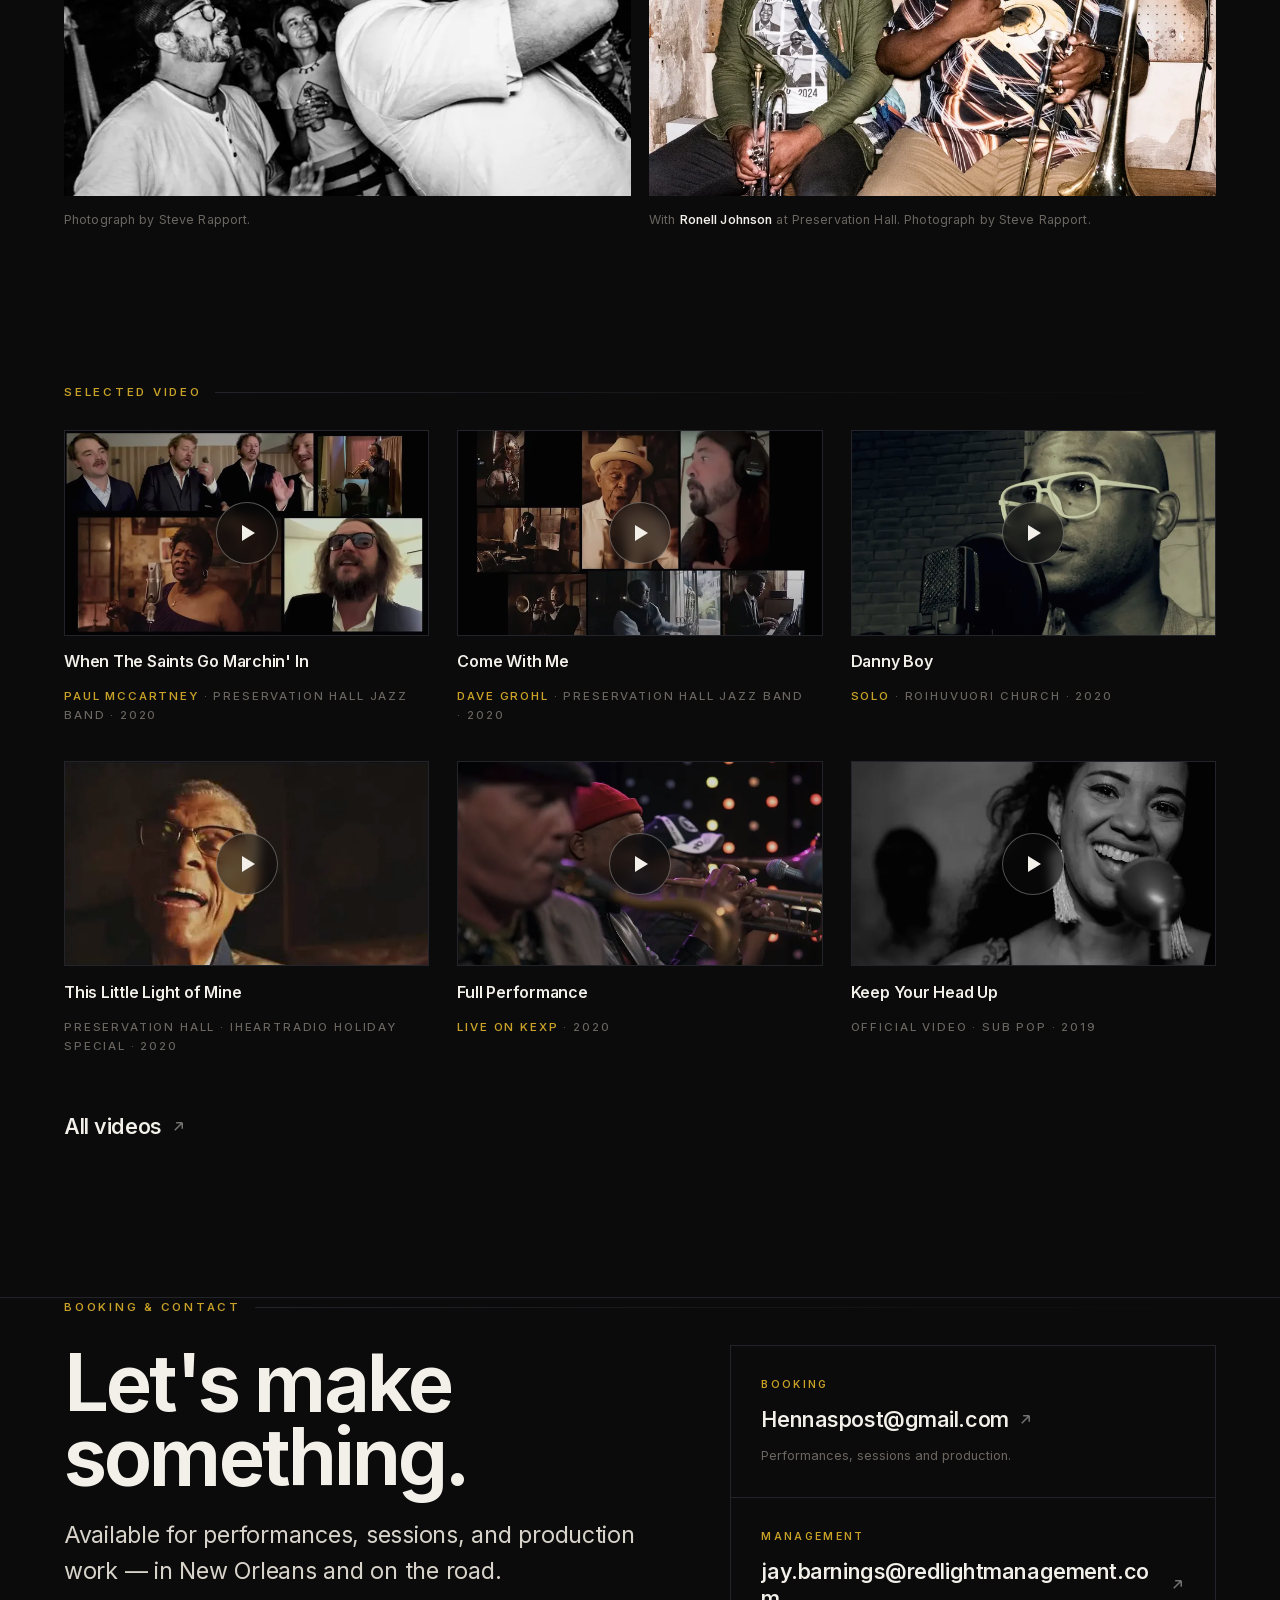
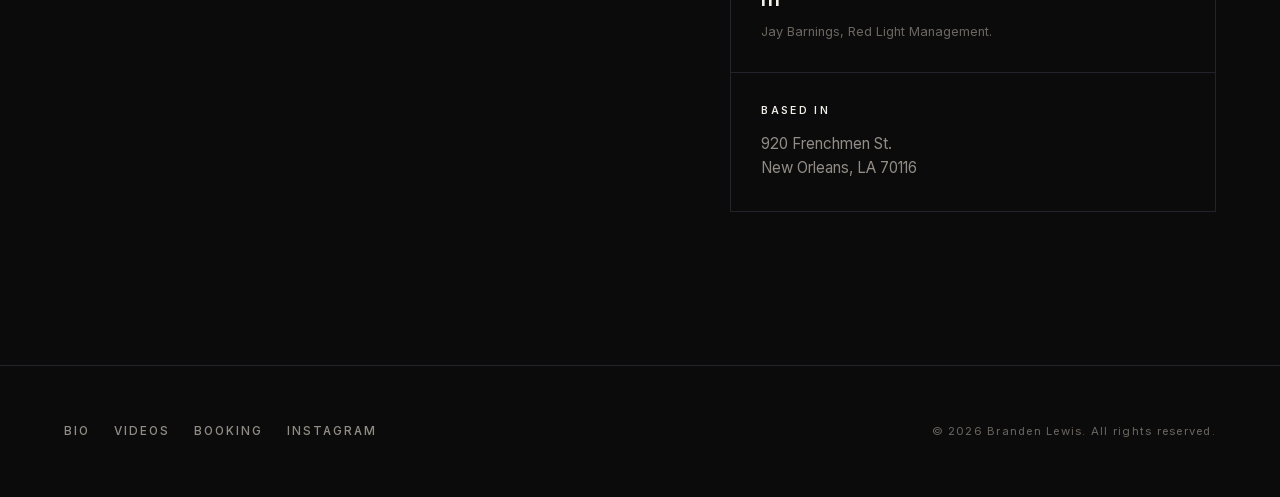
==== commit 5572272f: "Add the Robert Plant and Four Seasons Instagram videos Videos page goes to fifteen with a new Commer" ====
--- a/index.html
+++ b/index.html
@@ -23,7 +23,7 @@
 <link rel="preload" href="/assets/fonts/inter-var-latin.woff2" as="font" type="font/woff2" crossorigin>
 <link rel="preload" href="/assets/img/round-midnight-1440.webp" as="image" fetchpriority="high" media="(min-width: 641px)">
 <link rel="preload" href="/assets/img/courtyard-1100.webp" as="image" fetchpriority="high" media="(max-width: 640px)">
-<link rel="stylesheet" href="/assets/css/site.css?v=f7872184">
+<link rel="stylesheet" href="/assets/css/site.css?v=ae60c80b">
 
 <script type="application/ld+json">
 {
@@ -512,7 +512,7 @@
   <img alt="">
 </dialog>
 
-<script src="/assets/js/site.js?v=ad7446df" defer></script>
+<script src="/assets/js/site.js?v=20277fa7" defer></script>
 <script>document.getElementById('yr').textContent = new Date().getFullYear();</script>
 </body>
 </html>
--- a/assets/css/site.css
+++ b/assets/css/site.css
@@ -583,6 +583,55 @@
   border: 0;
 }
 
+/* ---- instagram cards -------------------------------------------------
+   Instagram gives us no thumbnail without an API token, so the resting
+   state is a typographic card rather than a broken image. Once clicked it
+   drops the 16:9 box and lets their embed size itself. */
+.facade--ig {
+  display: grid;
+  place-items: center;
+  background:
+    radial-gradient(120% 100% at 50% 0%, rgba(201, 162, 39, 0.13), transparent 62%),
+    var(--ink-raise);
+  text-decoration: none;
+}
+.facade--ig .facade__play { position: static; }
+.facade--ig .facade__badge {
+  position: absolute;
+  top: 0.9rem; left: 0.95rem;
+  display: flex;
+  align-items: center;
+  gap: 0.45rem;
+  font-size: 0.62rem;
+  font-weight: 560;
+  letter-spacing: 0.2em;
+  text-transform: uppercase;
+  color: var(--muted);
+}
+.facade--ig .facade__badge svg { width: 13px; height: 13px; opacity: 0.75; }
+.facade--ig:hover .facade__badge { color: var(--brass); }
+
+/* Instagram's embed page is a fixed-furniture card: header, media, footer.
+   We can't measure it cross-origin, so the ratio below is taken from what
+   their own script produces at this width (402 x 610). */
+.facade.is-live {
+  aspect-ratio: 402 / 610;
+  border: 0;
+  background: #fff;
+  cursor: default;
+  display: block;
+}
+
+.facade__fallback {
+  display: grid;
+  place-items: center;
+  min-height: 8rem;
+  padding: 1.5rem;
+  text-align: center;
+  font-size: 0.85rem;
+  color: var(--muted);
+}
+
 .vcard__title {
   font-size: 1rem;
   font-weight: 580;
